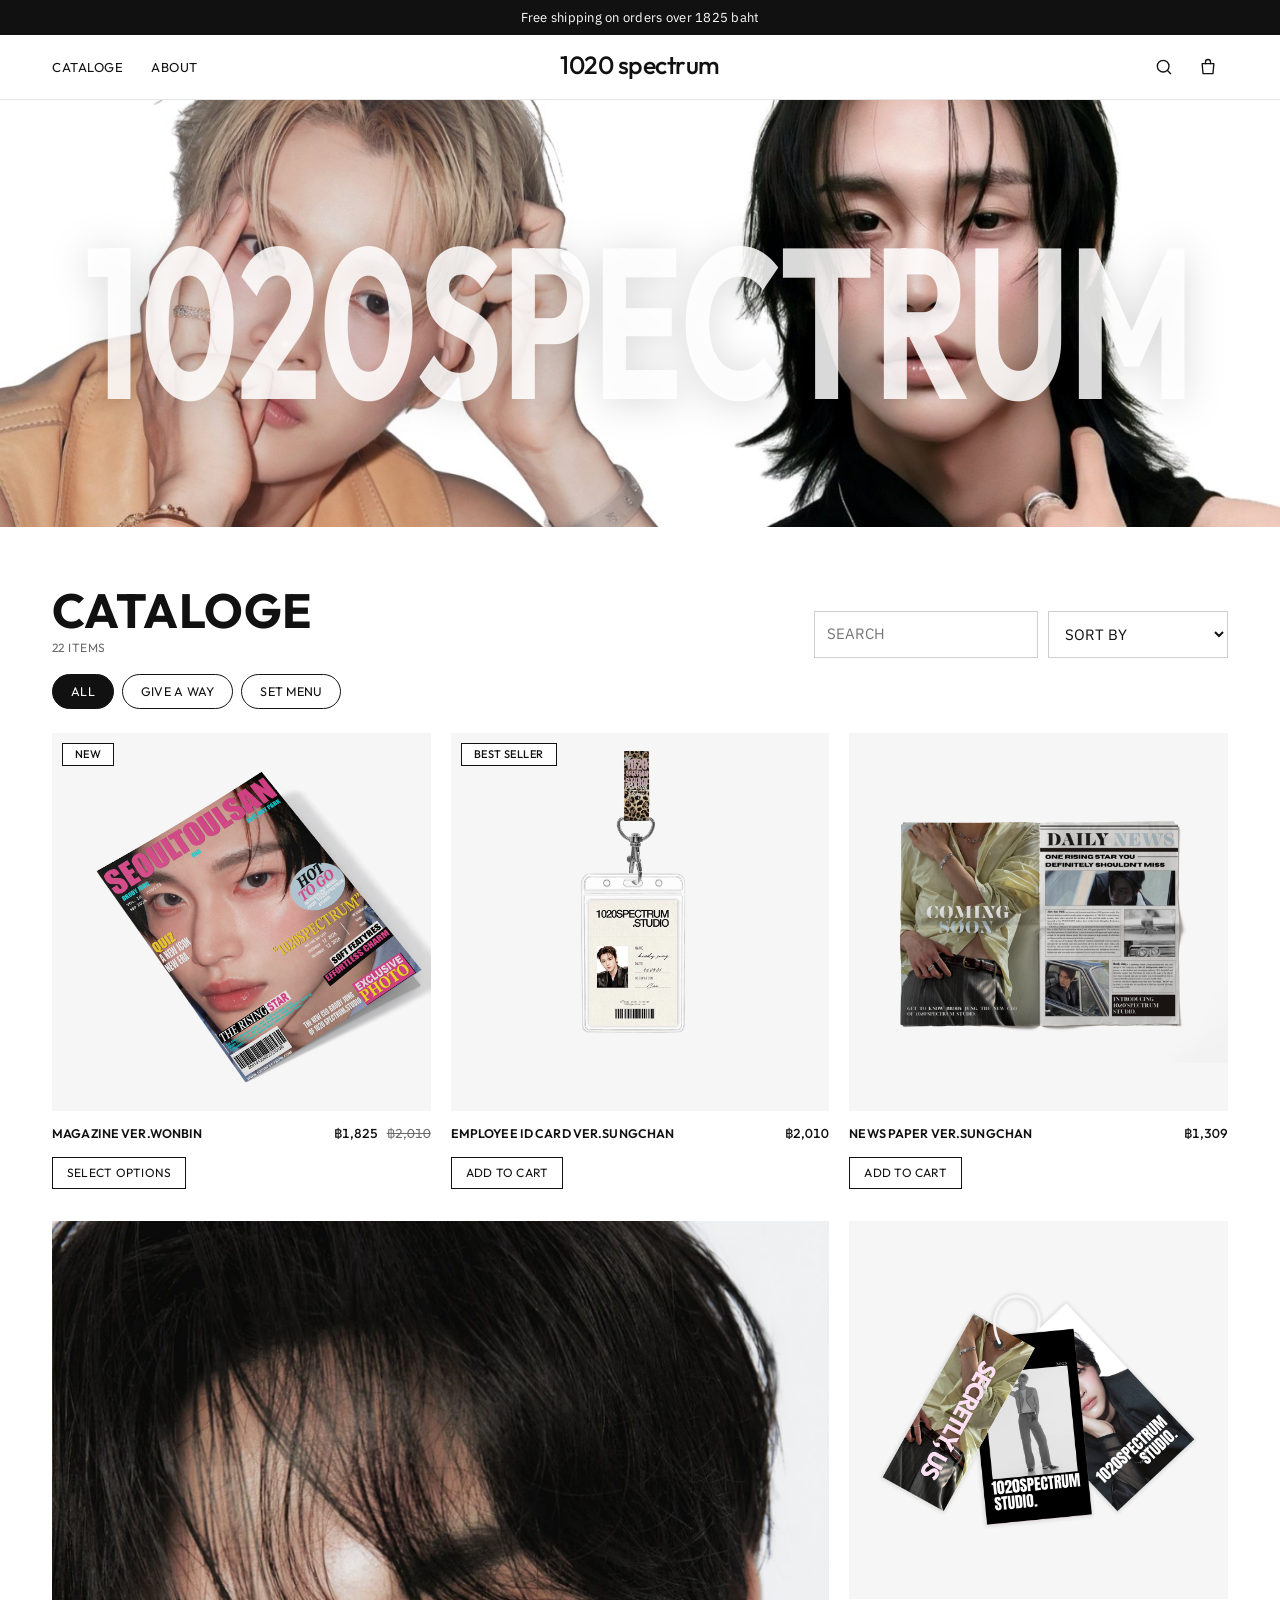
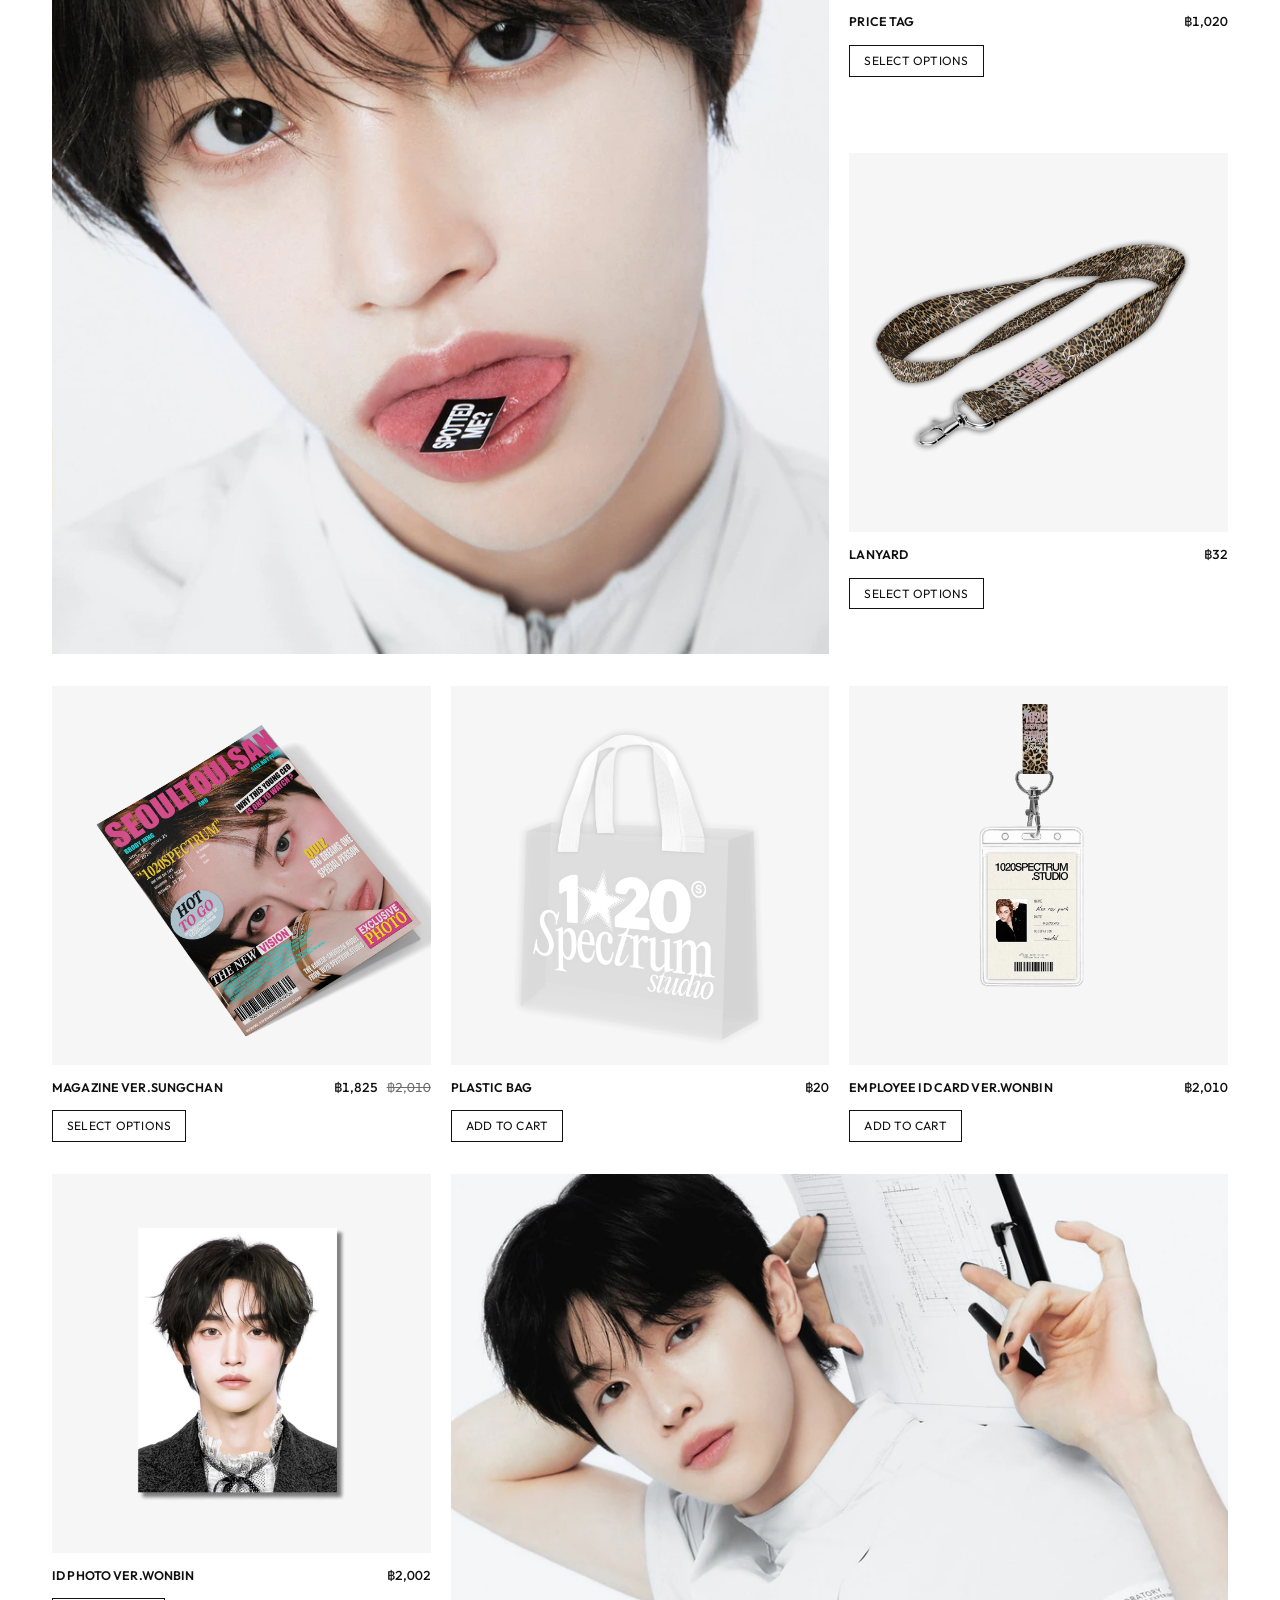
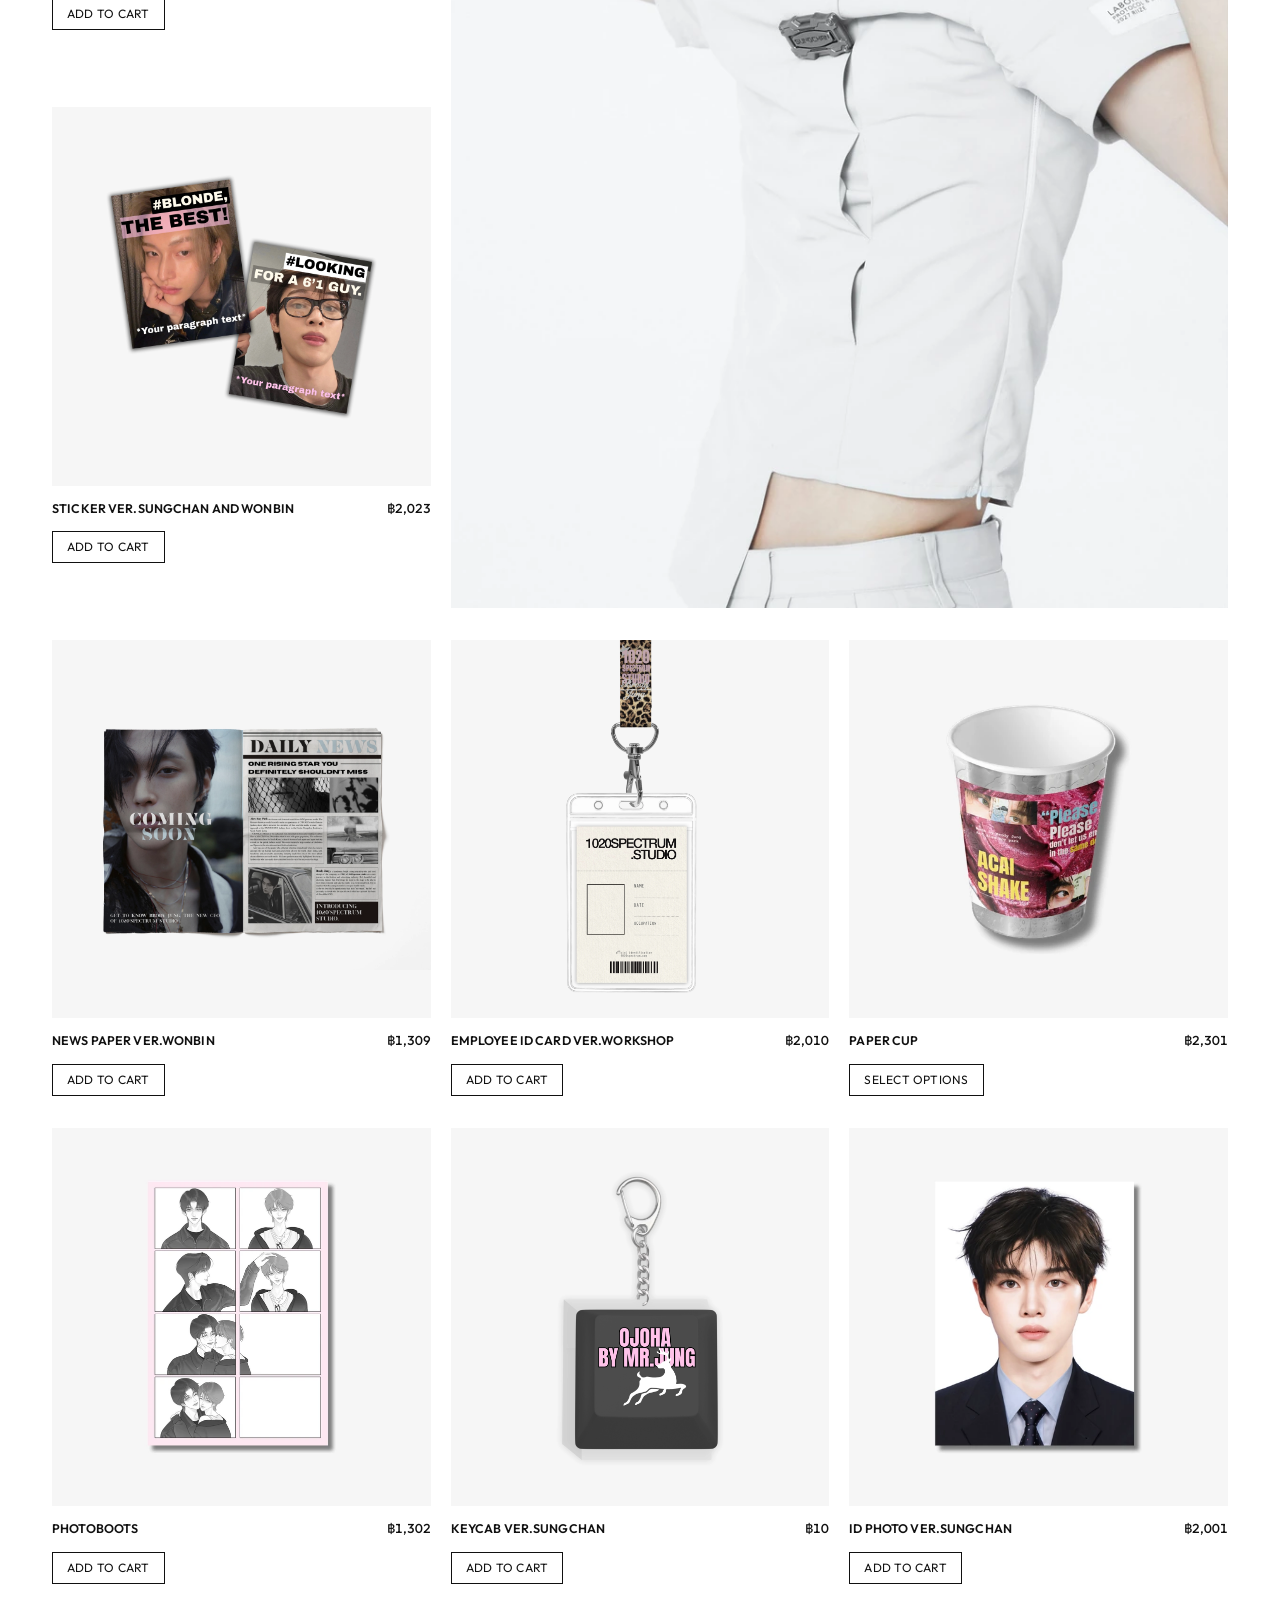
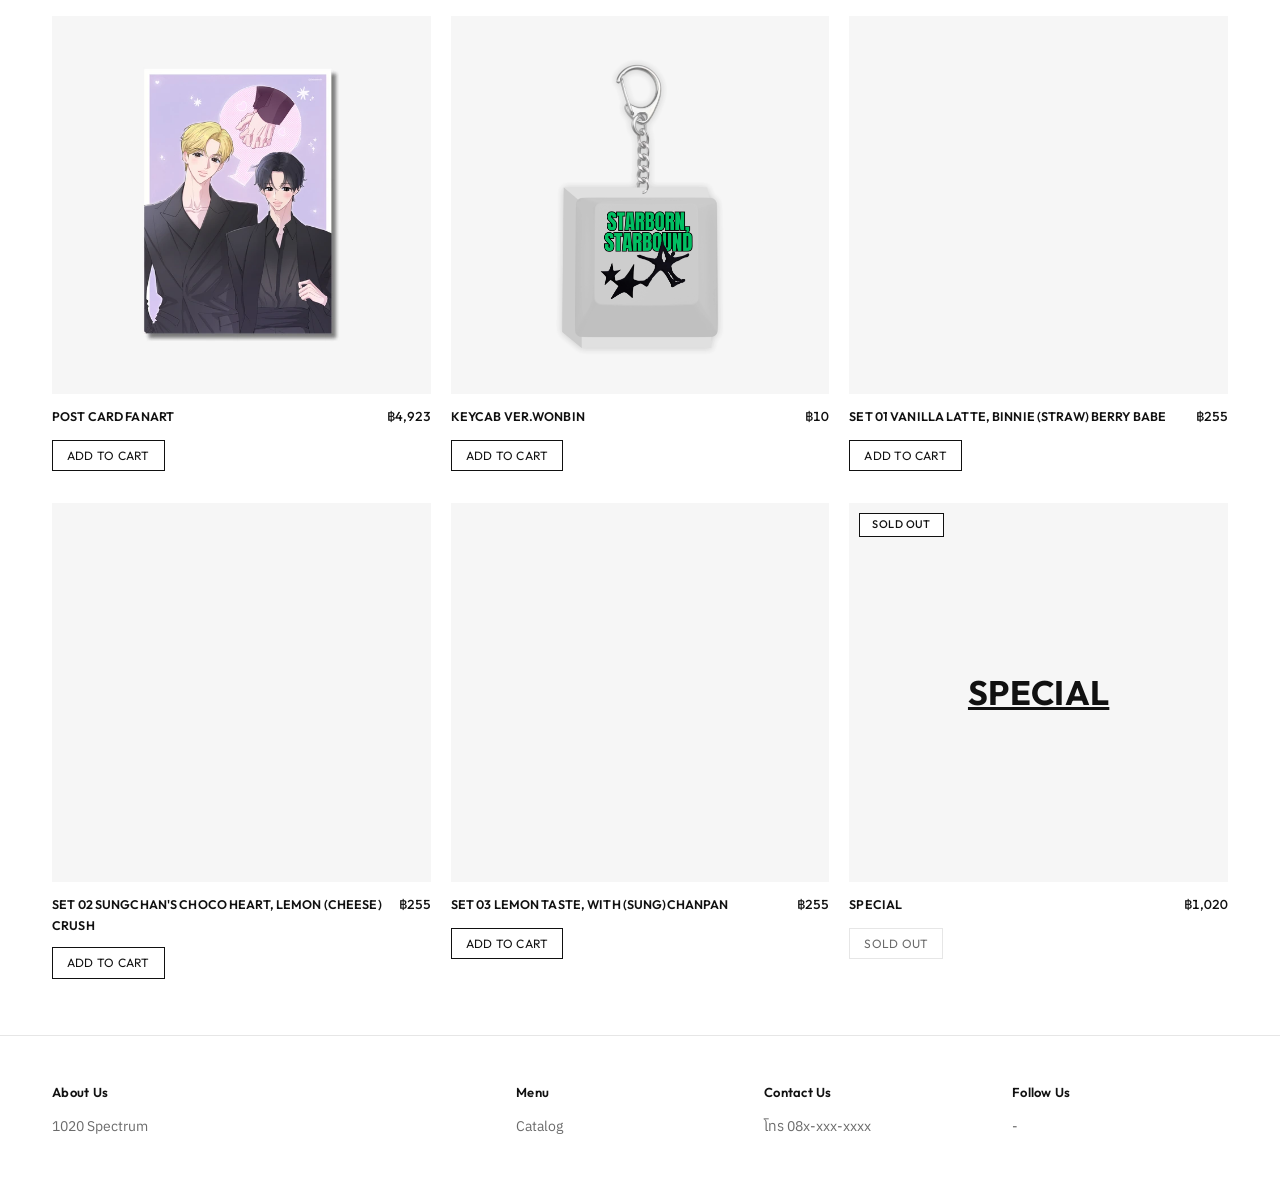
==== index.html @ 5941d0d7 "เปลี่ยนรูป EMPLOYEE ID CARD VER.SUNGCHAN และ VER.WONBIN เป็นรูปบัตรห้อยสายคล้องที่ส่งมา Co-Authored-" ====
<!doctype html>
<html lang="th">
<head>
  <meta charset="utf-8">
  <meta name="viewport" content="width=device-width, initial-scale=1">
  <title>1020 Spectrum</title>
  <meta name="description" content="ร้านค้าออนไลน์ 1020 Spectrum เลือกสินค้า ใส่ตะกร้า แล้วสั่งซื้อผ่าน LINE ได้เลย">
  <meta property="og:type" content="website">
  <meta property="og:site_name" content="1020 Spectrum">
  <meta property="og:title" content="1020 Spectrum">
  <meta property="og:image" content="https://momijiz.github.io/SHOP/images/hero.jpg">
  <meta property="og:image:width" content="1500">
  <meta property="og:image:height" content="500">
  <meta property="og:description" content="ร้านค้าออนไลน์ 1020 Spectrum เลือกสินค้า ใส่ตะกร้า แล้วสั่งซื้อผ่าน LINE ได้เลย">
  <link rel="preconnect" href="https://fonts.googleapis.com">
  <link rel="preconnect" href="https://fonts.gstatic.com" crossorigin>
  <link href="https://fonts.googleapis.com/css2?family=Anuphan:wght@300;400;500;600;700&family=Outfit:wght@300..700&display=swap" rel="stylesheet">
  <link rel="stylesheet" href="css/style.css?v=19">
</head>
<body data-page="home">

  <header id="site-header" class="site-header"></header>

  <main>
    <section id="hero" class="hero"></section>

    <section id="featured" class="section featured"></section>

    <section id="stories" class="stories"></section>

    <section id="catalog" class="section catalog">
      <div class="container">
        <div class="catalog-head">
          <div>
            <h2 id="catalog-title" class="catalog-title">CATALOGE</h2>
            <div id="catalog-count" class="catalog-count"></div>
          </div>
          <div class="catalog-tools">
            <input id="search" class="input" type="search" placeholder="SEARCH" aria-label="Search">
            <select id="sort" class="input" aria-label="Sort by">
              <option value="">SORT BY</option>
              <option value="low">price [low-high]</option>
              <option value="newest">Newest</option>
              <option value="top">Top Sellers</option>
              <option value="high">Price [high-low]</option>
            </select>
          </div>
        </div>
        <div id="filters" class="chips"></div>
        <div id="product-grid" class="grid"></div>
      </div>
    </section>

    <section id="community" class="section community"></section>
  </main>

  <footer id="site-footer" class="site-footer"></footer>

  <script src="js/config.js?v=19"></script>
  <script src="js/products.js?v=19"></script>
  <script src="js/app.js?v=19"></script>
</body>
</html>
---- css/style.css ----
:root {
  --accent: #d9708f;  --accent-soft: #f6e4ea;  --ink: #111111;  --muted: #6b6b6b;  --line: #e6e6e6;  --bg: #ffffff;  --bg-alt: #f5f4f2;  --card-bg: #f6f6f6;
  --font-display: "Outfit", "Anuphan", system-ui, sans-serif;
  --hero-tint: rgba(217, 112, 143, .55);
  --hero-glass: rgba(255, 255, 255, .85);
  --font-head: "Anuphan", system-ui, sans-serif;
  --font-body: "Anuphan", system-ui, sans-serif;

  --radius: 0px;  --container: 1240px;
  --gutter: 16px;
}

*, *::before, *::after { box-sizing: border-box; }
html { scroll-behavior: smooth; scroll-padding-top: 80px; }
body {
  margin: 0;
  font-family: var(--font-body);
  font-size: 16px;
  line-height: 1.65;
  font-weight: 400;
  color: var(--ink);
  background: var(--bg);
  -webkit-font-smoothing: antialiased;
  overflow-x: hidden;
}
img { max-width: 100%; display: block; }
a { color: inherit; }
h1, h2, h3, h4 { font-family: var(--font-head); line-height: 1.3; margin: 0 0 .5em; font-weight: 600; letter-spacing: -.005em; text-wrap: balance; }
button { font: inherit; color: inherit; }
.container { max-width: var(--container); margin: 0 auto; padding: 0 var(--gutter); }
@media (min-width: 900px) { :root { --gutter: 32px; } }
.section { padding: 56px 0; }
.sr-only { position: absolute; width: 1px; height: 1px; overflow: hidden; clip: rect(0 0 0 0); white-space: nowrap; }
.empty { padding: 40px 0; color: var(--muted); }
.page-title { font-size: clamp(28px, 4vw, 40px); margin-bottom: 24px; }

.btn {
  display: inline-flex; align-items: center; justify-content: center;
  min-height: 46px; padding: 0 28px;
  border: 1px solid var(--ink); border-radius: var(--radius);
  background: transparent; color: var(--ink);
  font-family: var(--font-body); font-size: 15px; font-weight: 500; letter-spacing: .01em;
  text-decoration: none; cursor: pointer;
  transition: background .2s, color .2s;
}
.btn:hover { background: var(--ink); color: #fff; }
.btn-dark, .btn-primary { background: var(--ink); color: #fff; }
.btn-dark:hover, .btn-primary:hover { background: #333; border-color: #333; }
.btn-light { background: #fff; color: var(--ink); border-color: #fff; }
.btn-light:hover { background: var(--ink); border-color: var(--ink); color: #fff; }
.btn-block { width: 100%; margin-top: 10px; }
.btn:disabled { opacity: .45; cursor: not-allowed; background: transparent; color: var(--ink); }

.icon-btn {
  display: inline-flex; align-items: center; justify-content: center;
  width: 40px; height: 40px; border: 0; background: none; cursor: pointer;
  position: relative; text-decoration: none;
}
.icon-btn.round { border: 1px solid var(--line); border-radius: 50%; background: #fff; }
.icon-btn.round:hover { border-color: var(--ink); }

.site-header { position: sticky; top: env(safe-area-inset-top, 0px); z-index: 50; }
.announce {
  background: var(--ink); color: #fff; text-align: center;
  font-size: 13px; letter-spacing: .02em; padding: 7px var(--gutter);
}
.header-bar { background: rgba(255,255,255,.96); backdrop-filter: blur(8px); border-bottom: 1px solid var(--line); }
.header-inner {
  display: grid; grid-template-columns: 1fr auto 1fr; align-items: center;
  height: 64px;
}
.brand { justify-self: center; text-decoration: none; }
.logo-text { font-family: var(--font-display); font-size: clamp(20px, 2.4vw, 25px); font-weight: 500; letter-spacing: -.02em; line-height: 1; white-space: nowrap; text-transform: lowercase; }
.logo-img { max-height: 40px; width: auto; }
.nav { display: flex; gap: 28px; font-family: var(--font-display); font-size: 13px; letter-spacing: .04em; }
.nav a { text-decoration: none; }
.nav a:hover { text-decoration: underline; text-underline-offset: 4px; }
.header-icons { justify-self: end; display: flex; gap: 4px; }
.cart-badge {
  position: absolute; top: 3px; right: 1px;
  min-width: 18px; height: 18px; padding: 0 5px; border-radius: 9px;
  background: var(--accent); color: #fff; font-size: 11px; line-height: 18px; text-align: center;
}
.cart-badge[hidden] { display: none; }
.menu-btn { display: none; }

@media (max-width: 760px) {
  .menu-btn { display: inline-flex; justify-self: start; }
  .nav {
    position: absolute; left: 0; right: 0; top: 100%;
    flex-direction: column; gap: 0; background: #fff;
    border-bottom: 1px solid var(--line);
    display: none;
  }
  .nav.open { display: flex; }
  .nav a { padding: 14px var(--gutter); border-top: 1px solid var(--line); }
  .header-inner { position: relative; }
  .header-bar { position: relative; }
}

.hero {
  position: relative; min-height: clamp(420px, 72vh, 760px);
  display: grid; place-items: center; overflow: hidden; background: var(--accent-soft);
}
.hero picture, .hero-img { position: absolute; inset: 0; width: 100%; height: 100%; }
.hero-img { object-fit: cover; }
.hero-content { position: relative; text-align: center; color: #fff; padding: 40px var(--gutter); }
.hero-overlay { display: block; min-height: 0; background: #fff; }
.hero-overlay picture, .hero-overlay .hero-img { position: static; display: block; width: 100%; height: auto; }
.hero-overlay .hero-img { aspect-ratio: 3 / 1; object-fit: cover; }
.hero-overlay .hero-content { position: absolute; inset: 0; display: grid; place-items: center; padding: 0 var(--gutter); }
.hero-overlay .hero-title { margin: 0; color: var(--ink); text-shadow: 0 0 40px rgba(255,255,255,.35); font-size: clamp(44px, 12.5vw, 210px); }
.hero-overlay .btn { position: absolute; bottom: 24px; }
.hero-mask { position: absolute; inset: 0; width: 100%; height: 100%; display: block; pointer-events: none; }
.hero-mask text { font-family: var(--font-display); font-weight: 700; font-size: 250px; letter-spacing: 0; fill: #000; }
.hero-mask .hero-glass { fill: var(--hero-glass); filter: drop-shadow(0 4px 22px rgba(0, 0, 0, .18)); }
.hero-tint { fill: var(--hero-tint); }
.hero-below { display: block; min-height: 0; background: #fff; }
.hero-below picture, .hero-below .hero-img { position: static; display: block; width: 100%; height: auto; }
.hero-below .hero-img { aspect-ratio: 3 / 1; object-fit: cover; }
.hero-below .hero-content { color: var(--ink); padding: clamp(20px, 3vw, 40px) var(--gutter) clamp(36px, 5vw, 64px); }
.hero-below .hero-title { text-shadow: none; font-size: clamp(56px, 9vw, 140px); margin-bottom: 20px; }
.hero-below .btn-light { background: var(--ink); color: #fff; border-color: var(--ink); }
.hero-below .btn-light:hover { background: #333; border-color: #333; }
.hero-title {
  font-family: var(--font-display); font-weight: 500; letter-spacing: -.04em;
  font-size: clamp(56px, 12vw, 200px); line-height: .9; text-transform: lowercase;
  margin: 0 0 24px; text-shadow: 0 2px 24px rgba(0,0,0,.15);
}

.section-head { display: flex; align-items: end; justify-content: space-between; gap: 16px; margin-bottom: 24px; }
.section-head h2 { font-size: clamp(22px, 3vw, 30px); margin: 0; }
.slider-nav { display: flex; gap: 8px; }

.card { display: flex; flex-direction: column; min-width: 0; }
.card-img {
  position: relative; display: block; aspect-ratio: 1 / 1; overflow: hidden;
  background: var(--card-bg); border-radius: var(--radius);
}
.card-img img { width: 100%; height: 100%; object-fit: contain; transition: transform .5s; }
.card:hover .card-img img { transform: scale(1.04); }
.badge {
  position: absolute; top: 10px; left: 10px; z-index: 1;
  border: 1px solid var(--ink); background: #fff;
  font-family: var(--font-display); font-size: 11px; font-weight: 500; letter-spacing: .04em;
  padding: 3px 12px; line-height: 1.4;
}
.card-img .fill { object-fit: cover; }
.card-img .ph, .card-img .ph span { text-decoration: none; color: var(--ink); }
.ph { display: grid; place-items: center; width: 100%; height: 100%; aspect-ratio: 1 / 1; background: var(--card-bg); }
.ph span { font-family: var(--font-display); font-weight: 700; font-size: clamp(22px, 3vw, 34px); letter-spacing: .01em; }
.card-body { padding-top: 12px; display: flex; flex-direction: column; gap: 4px; flex: 1; }
.card-top { display: flex; justify-content: space-between; gap: 12px; align-items: baseline; }
.card-name { font-family: var(--font-display); font-weight: 600; font-size: 12.5px; letter-spacing: .01em; text-transform: uppercase; text-decoration: none; }
.card-name:hover { text-decoration: underline; }
.card-price { font-family: var(--font-display); font-weight: 500; font-size: 13px; white-space: nowrap; font-variant-numeric: tabular-nums; }
.old-price { color: var(--muted); font-size: 13px; font-weight: 400; margin-left: 6px; }
.card-short { color: var(--muted); font-size: 13px; }
.card-btn {
  align-self: flex-start; margin-top: 8px;
  border: 1px solid var(--ink); background: #fff; border-radius: var(--radius);
  padding: 5px 14px; font-family: var(--font-display); font-size: 12px; letter-spacing: .02em; cursor: pointer; text-decoration: none;
}
.card-btn:hover { background: var(--ink); color: #fff; }
.card-btn.is-disabled { border-color: var(--line); color: var(--muted); cursor: default; }
.card-btn.is-disabled:hover { background: #fff; color: var(--muted); }
.is-soldout .card-img img { opacity: .5; }

.slider {
  display: grid; grid-auto-flow: column;
  grid-auto-columns: calc((100% - 3 * 20px) / 4);
  gap: 20px; overflow-x: auto; scroll-snap-type: x mandatory;
  scrollbar-width: none; padding-bottom: 4px;
}
.slider::-webkit-scrollbar { display: none; }
.slider > .card { scroll-snap-align: start; }
.slider-progress { height: 2px; background: var(--line); margin-top: 24px; }
.slider-progress span { display: block; height: 100%; background: var(--ink); transition: margin-left .15s; }
@media (max-width: 900px) { .slider { grid-auto-columns: calc((100% - 2 * 16px) / 2.4); gap: 16px; } }
@media (max-width: 520px) { .slider { grid-auto-columns: 70%; } }

.story { display: grid; grid-template-columns: 1fr 1fr; align-items: center; background: var(--bg-alt); }
.story + .story { background: var(--bg); }
.story-img { aspect-ratio: 4 / 3; overflow: hidden; }
.story-img img { width: 100%; height: 100%; object-fit: cover; }
.story-text { padding: 48px clamp(24px, 6vw, 96px); text-align: center; }
.story-text h2 { font-size: clamp(24px, 3.2vw, 36px); }
.story-text p { color: var(--muted); max-width: 420px; margin: 0 auto 24px; }
.story-reverse .story-img { order: 2; }
@media (max-width: 760px) {
  .story { grid-template-columns: 1fr; }
  .story-reverse .story-img { order: 0; }
}

.catalog-head { display: flex; justify-content: space-between; align-items: end; gap: 20px; flex-wrap: wrap; margin-bottom: 16px; }
.catalog-title { font-family: var(--font-display); font-size: clamp(30px, 4.6vw, 48px); font-weight: 700; letter-spacing: .01em; line-height: 1.15; margin: 0; }
.catalog-count { color: var(--muted); font-size: 12px; font-family: var(--font-display); letter-spacing: .04em; }
.catalog-tools { display: flex; gap: 10px; flex-wrap: wrap; }
.catalog-tools .input { width: auto; min-width: 180px; }
.chips { display: flex; gap: 8px; flex-wrap: wrap; margin-bottom: 24px; }
.chip {
  border: 1px solid var(--ink); background: #fff; border-radius: 999px;
  padding: 6px 18px; font-family: var(--font-display); font-size: 12.5px; letter-spacing: .02em; cursor: pointer;
}
.chip:hover { border-color: var(--ink); }
.chip.active { background: var(--ink); border-color: var(--ink); color: #fff; }

.grid {
  display: grid; grid-template-columns: repeat(3, minmax(0, 1fr));
  gap: 32px 20px; grid-auto-flow: dense;
}
.feature-tile { grid-column: span 2; grid-row: span 2; overflow: hidden; background: var(--card-bg); }
.feature-tile img { width: 100%; height: 100%; object-fit: cover; object-position: center top; }
@media (max-width: 760px) {
  .grid { grid-template-columns: repeat(2, minmax(0, 1fr)); gap: 24px 12px; }
  .feature-tile { grid-row: span 1; aspect-ratio: 4 / 5; }
  .catalog-tools { width: 100%; }
  .catalog-tools .input { flex: 1 1 140px; min-width: 0; }
}

.community { background: var(--bg-alt); text-align: center; overflow: hidden; }
.community-title {
  font-size: clamp(36px, 6vw, 64px); color: var(--accent);
  font-weight: 700; transform: rotate(-3deg); margin-bottom: 32px;
}
.collage { display: flex; justify-content: center; align-items: center; margin: 0 auto 40px; max-width: 860px; }
.polaroid {
  margin: 0 -18px; background: #fff; padding: 10px 10px 34px;
  box-shadow: 0 10px 30px rgba(0,0,0,.12); width: 34%;
}
.polaroid img { aspect-ratio: 1 / 1; object-fit: cover; width: 100%; }
.polaroid.p1 { transform: rotate(-6deg) translateY(16px); }
.polaroid.p2 { transform: rotate(2deg); z-index: 1; filter: grayscale(1); }
.polaroid.p3 { transform: rotate(7deg) translateY(10px); }
.community-text { max-width: 520px; margin: 0 auto 24px; color: var(--muted); }

.site-footer { border-top: 1px solid var(--line); padding-top: 48px; overflow: hidden; }
.footer-grid { display: grid; grid-template-columns: 2fr 1fr 1fr 1fr; gap: 32px; padding-bottom: 56px; }
.footer-col h4 { font-family: var(--font-display); font-size: 13px; font-weight: 600; letter-spacing: .02em; margin-bottom: 14px; }
.footer-col a, .footer-col span { display: block; font-size: 14px; color: var(--muted); text-decoration: none; margin-bottom: 8px; }
.footer-col a:hover { color: var(--ink); }
.footer-about p { color: var(--muted); font-size: 14px; max-width: 320px; }
.footer-bottom { font-size: 12px; color: var(--muted); padding: 24px 0 8px; }
.footer-wordmark {
  font-family: var(--font-display); font-weight: 500; letter-spacing: -.045em; line-height: .95;
  font-size: clamp(56px, 15vw, 230px); text-transform: lowercase; text-align: center; color: var(--ink);
  white-space: nowrap; padding-bottom: 12px;
}
@media (max-width: 760px) { .footer-grid { grid-template-columns: 1fr 1fr; } .footer-about { grid-column: span 2; } }

.detail { display: grid; grid-template-columns: 1.1fr 1fr; gap: clamp(24px, 5vw, 64px); align-items: start; }
.gallery { display: flex; flex-direction: column; gap: 12px; }
.main-frame { background: var(--card-bg); }
.main-img { display: block; aspect-ratio: 1 / 1; object-fit: contain; width: 100%; max-width: 100%; background: var(--card-bg); }
.thumbs { display: flex; gap: 10px; flex-wrap: wrap; }
.thumb { width: 76px; height: 76px; padding: 0; border: 1px solid var(--line); background: var(--card-bg); cursor: pointer; }
.thumb img { width: 100%; height: 100%; object-fit: contain; }
.thumb.active { border-color: var(--ink); }
.info .back { font-family: var(--font-display); font-size: 12px; letter-spacing: .04em; color: var(--muted); text-decoration: none; display: inline-block; margin-bottom: 16px; }
.info-cat { font-family: var(--font-display); font-size: 12px; color: var(--muted); letter-spacing: .04em; margin-bottom: 8px; }
.info-title { font-family: var(--font-display); font-size: clamp(22px, 2.6vw, 30px); font-weight: 700; letter-spacing: .01em; text-transform: uppercase; }
.detail-price { font-family: var(--font-display); font-size: 22px; font-weight: 600; margin-bottom: 20px; }
.detail-price .old-price { font-size: 14px; margin-left: 10px; }
.desc { margin-top: 28px; padding-top: 20px; border-top: 1px solid var(--line); color: #333; }
.desc-title { font-family: var(--font-display); font-size: 13px; font-weight: 600; color: var(--muted); margin-bottom: 8px; }
.desc-list { min-height: 120px; margin: 0; padding-left: 18px; font-family: var(--font-display); font-size: 13px; color: var(--muted); line-height: 1.8; }
@media (max-width: 760px) { .detail { grid-template-columns: 1fr; } }

.field { display: block; margin-bottom: 16px; }
.field > span { display: block; font-family: var(--font-display); font-size: 13px; font-weight: 500; margin-bottom: 6px; }
.btn-soldout { color: var(--ink) !important; opacity: 1 !important; }
.input {
  width: 100%; min-height: 44px; padding: 10px 12px;
  border: 1px solid #cfcfcf; border-radius: var(--radius); background: #fff;
  font: inherit; font-size: 15px; color: var(--ink);
}
.input:focus { outline: none; border-color: var(--ink); }
textarea.input { resize: vertical; }
.error { color: #c0392b; font-size: 13px; }
.qty { display: inline-flex; border: 1px solid #cfcfcf; }
.qty button { width: 42px; border: 0; background: #fff; cursor: pointer; font-size: 18px; }
.qty input { width: 56px; border: 0; text-align: center; font: inherit; -moz-appearance: textfield; }
.qty input::-webkit-inner-spin-button { -webkit-appearance: none; }
.qty-sm button { width: 32px; height: 32px; font-size: 16px; }
.qty-sm span { width: 32px; display: grid; place-items: center; font-size: 14px; }
.radio { display: flex; gap: 10px; align-items: center; padding: 12px 14px; border: 1px solid var(--line); margin-bottom: 8px; cursor: pointer; }
.radio:has(input:checked) { border-color: var(--ink); }

.cart-layout { display: grid; grid-template-columns: 1fr 360px; gap: 40px; align-items: start; }
@media (max-width: 900px) { .cart-layout { grid-template-columns: 1fr; } }
.cart-item {
  display: grid; grid-template-columns: 88px 1fr auto auto auto;
  gap: 16px; align-items: center; padding: 16px 0; border-bottom: 1px solid var(--line);
}
.cart-item .ci-img { width: 88px; height: 88px; object-fit: contain; background: var(--card-bg); }
.cart-item .ci-img.ph span { font-size: 11px; }
.ci-name { font-family: var(--font-head); font-weight: 600; text-decoration: none; }
.ci-opt, .ci-price { font-size: 13px; color: var(--muted); }
.ci-total { font-weight: 500; min-width: 70px; text-align: right; }
.ci-remove { border: 0; background: none; cursor: pointer; color: var(--muted); font-size: 16px; padding: 6px; }
@media (max-width: 600px) {
  .cart-item { grid-template-columns: 72px 1fr auto; grid-template-areas: "img info del" "img qty total"; }
  .cart-item .ci-img { grid-area: img; width: 72px; height: 72px; }
  .ci-info { grid-area: info; } .cart-item .qty { grid-area: qty; justify-self: start; }
  .ci-total { grid-area: total; } .ci-remove { grid-area: del; }
}
.summary { background: var(--bg-alt); padding: 24px; position: sticky; top: 100px; }
.summary h2, .checkout-form h2 { font-size: 18px; margin-bottom: 16px; }
.checkout-form h2:not(:first-child) { margin-top: 28px; }
.sum-row { display: flex; justify-content: space-between; gap: 12px; font-size: 14px; padding: 6px 0; }
.sum-items { border-bottom: 1px solid var(--line); margin-bottom: 8px; padding-bottom: 8px; }
.sum-total { border-top: 1px solid var(--ink); margin-top: 8px; padding-top: 12px; font-size: 17px; font-weight: 600; }
.ship-note { font-size: 13px; color: var(--accent); margin-top: 6px; }
.order-result { max-width: 640px; }
.order-text {
  white-space: pre-wrap; font-family: var(--font-body); font-size: 14px;
  background: var(--bg-alt); padding: 20px; border: 1px solid var(--line);
}
.result-actions { display: flex; gap: 10px; flex-wrap: wrap; margin: 16px 0 28px; }
.pay-info { border: 1px solid var(--line); padding: 20px; margin-bottom: 24px; }
.pay-info h3 { font-size: 17px; }
.qr { width: 220px; margin: 12px 0; }

.toast {
  position: fixed; left: 50%; bottom: 24px; transform: translate(-50%, 20px);
  background: var(--ink); color: #fff; padding: 12px 22px; font-size: 14px;
  opacity: 0; pointer-events: none; transition: opacity .25s, transform .25s; z-index: 100;
}
.toast.show { opacity: 1; transform: translate(-50%, 0); }

@media (max-width: 520px) {
  .card-top { flex-direction: column; gap: 0; }
  .card-name, .card-price { font-size: 14px; }
}
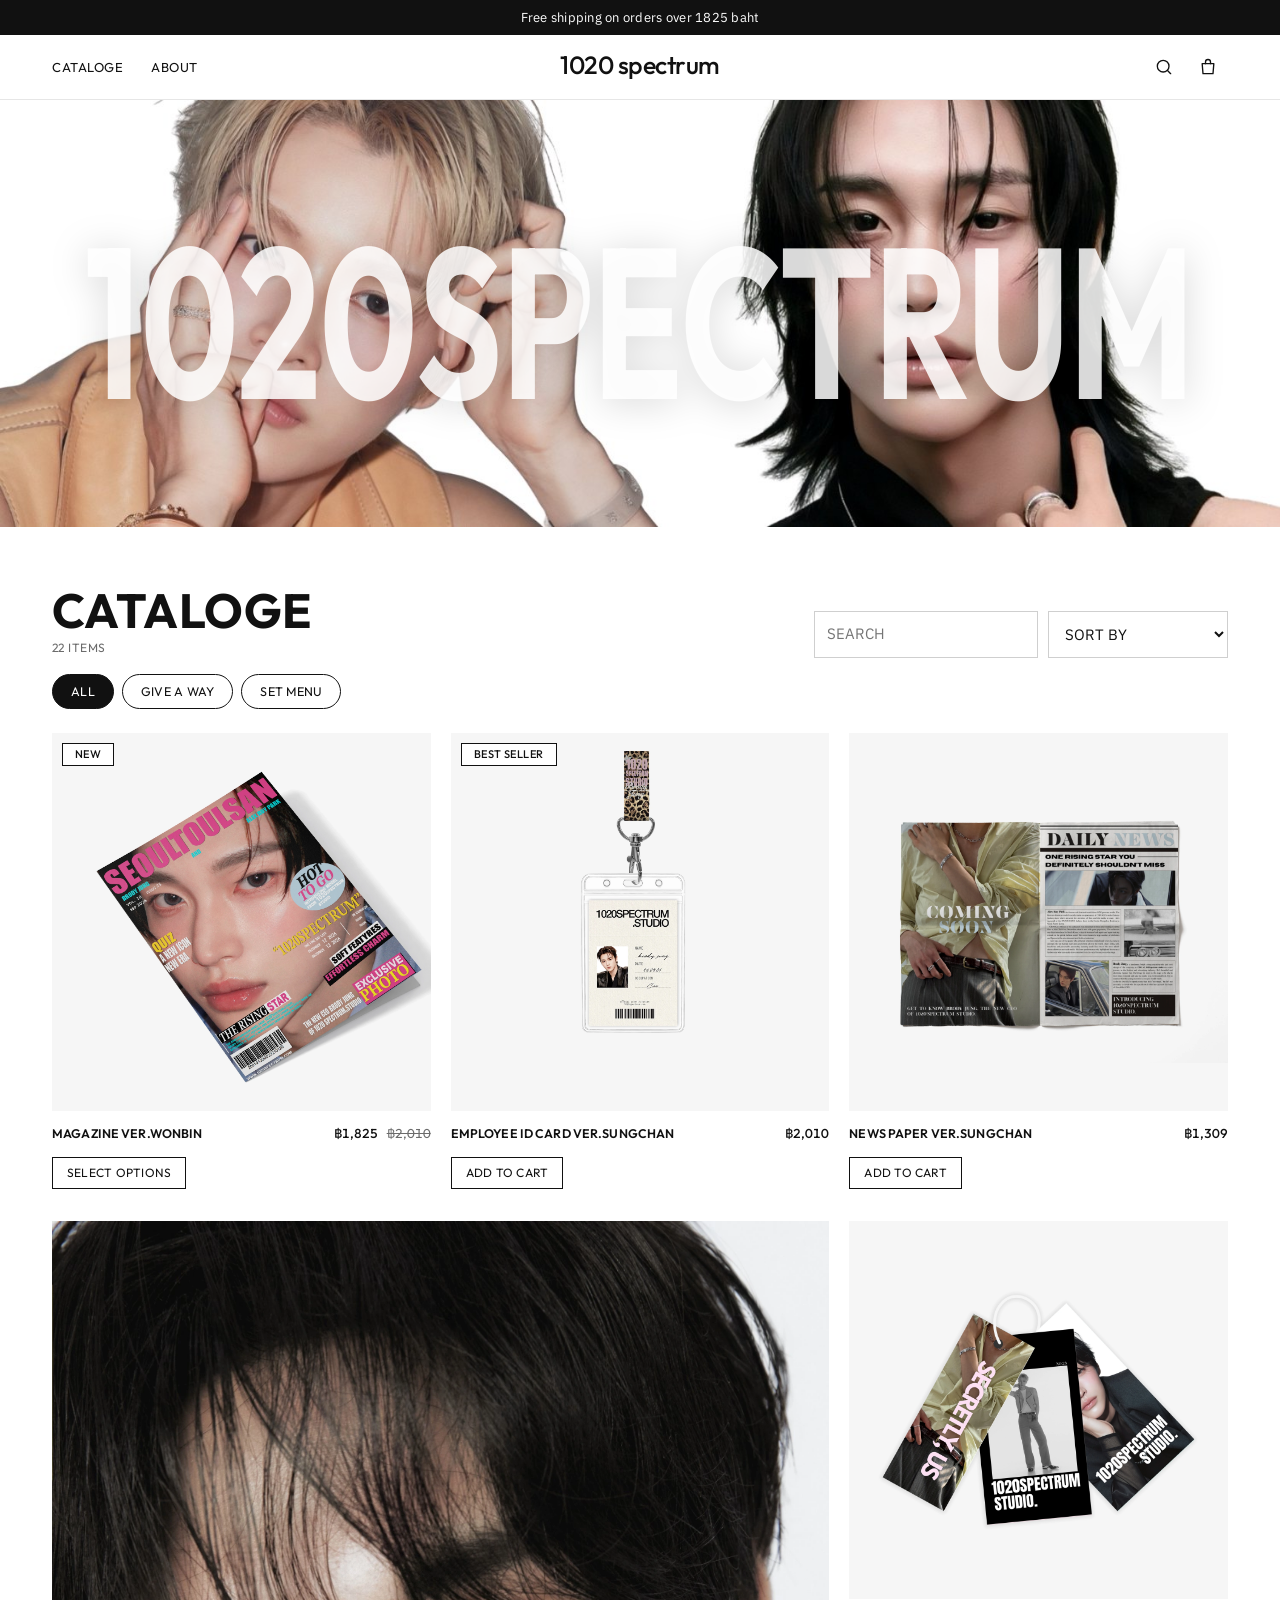
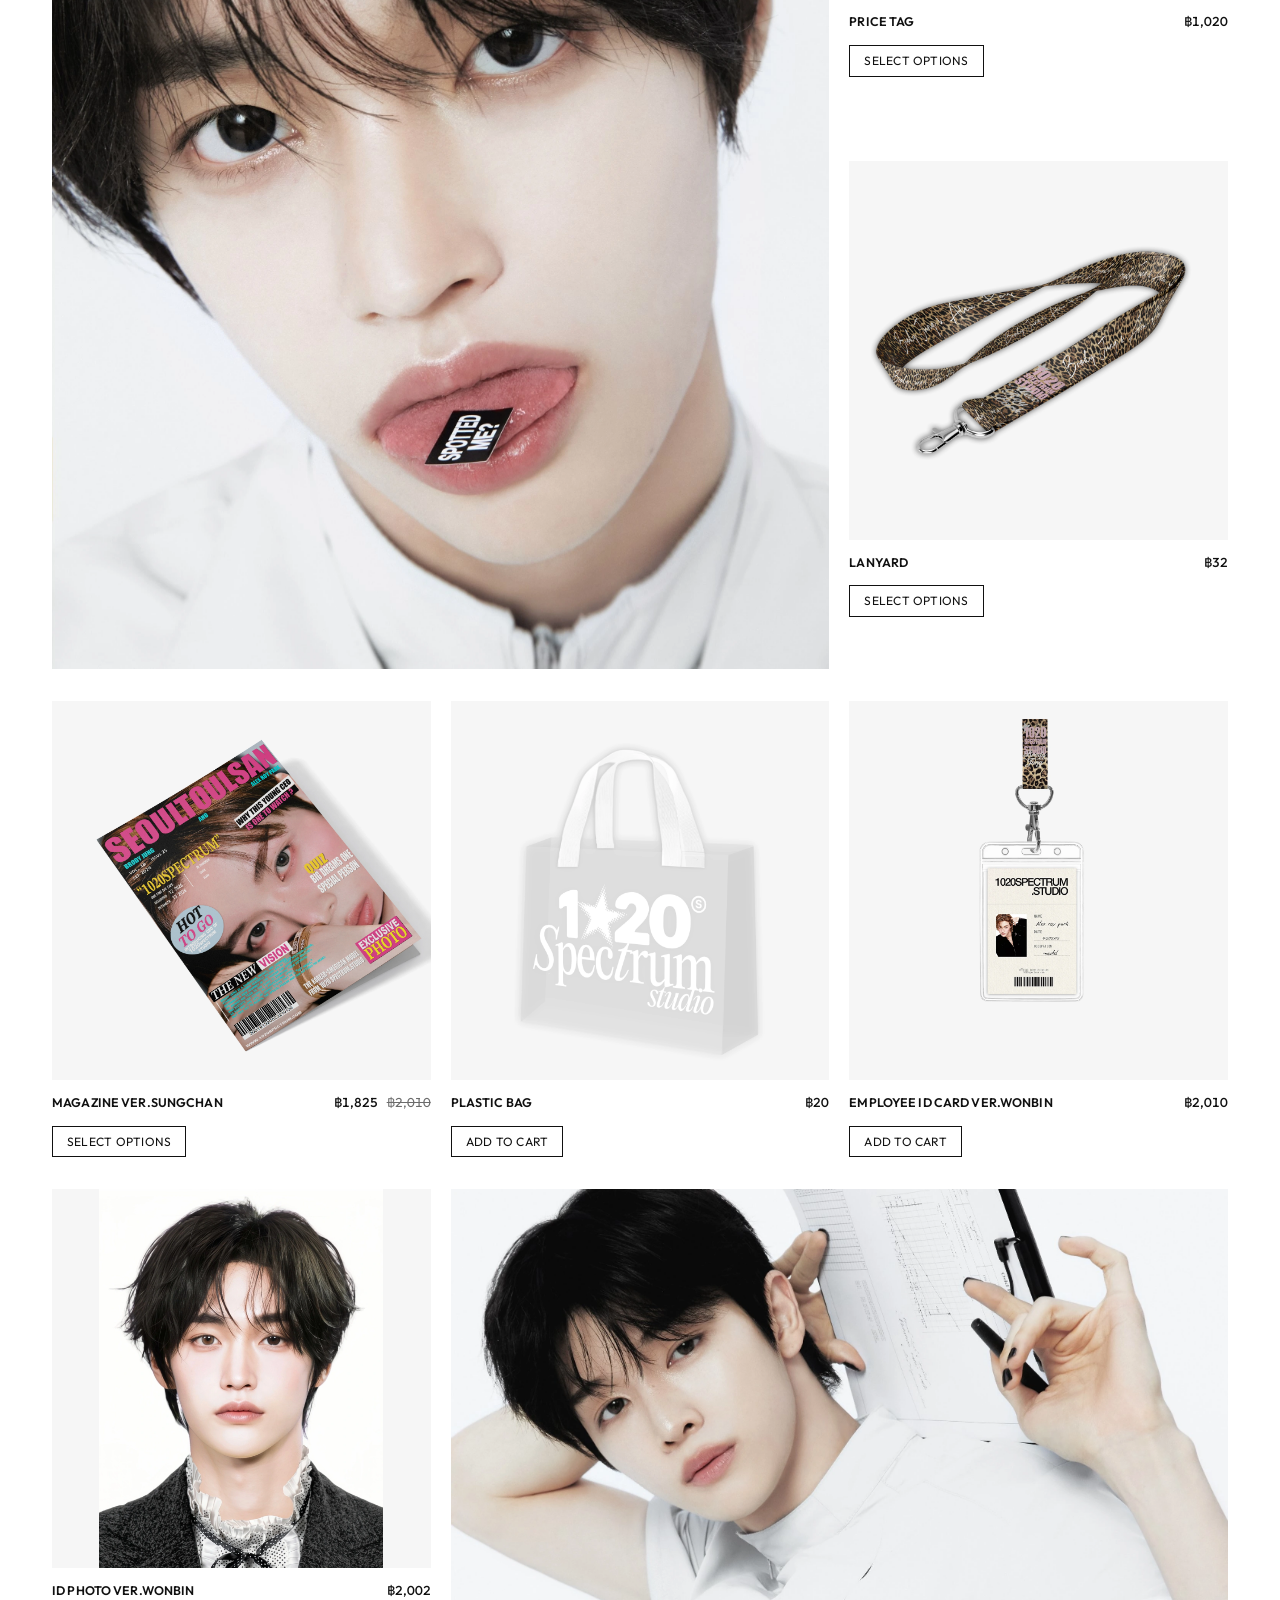
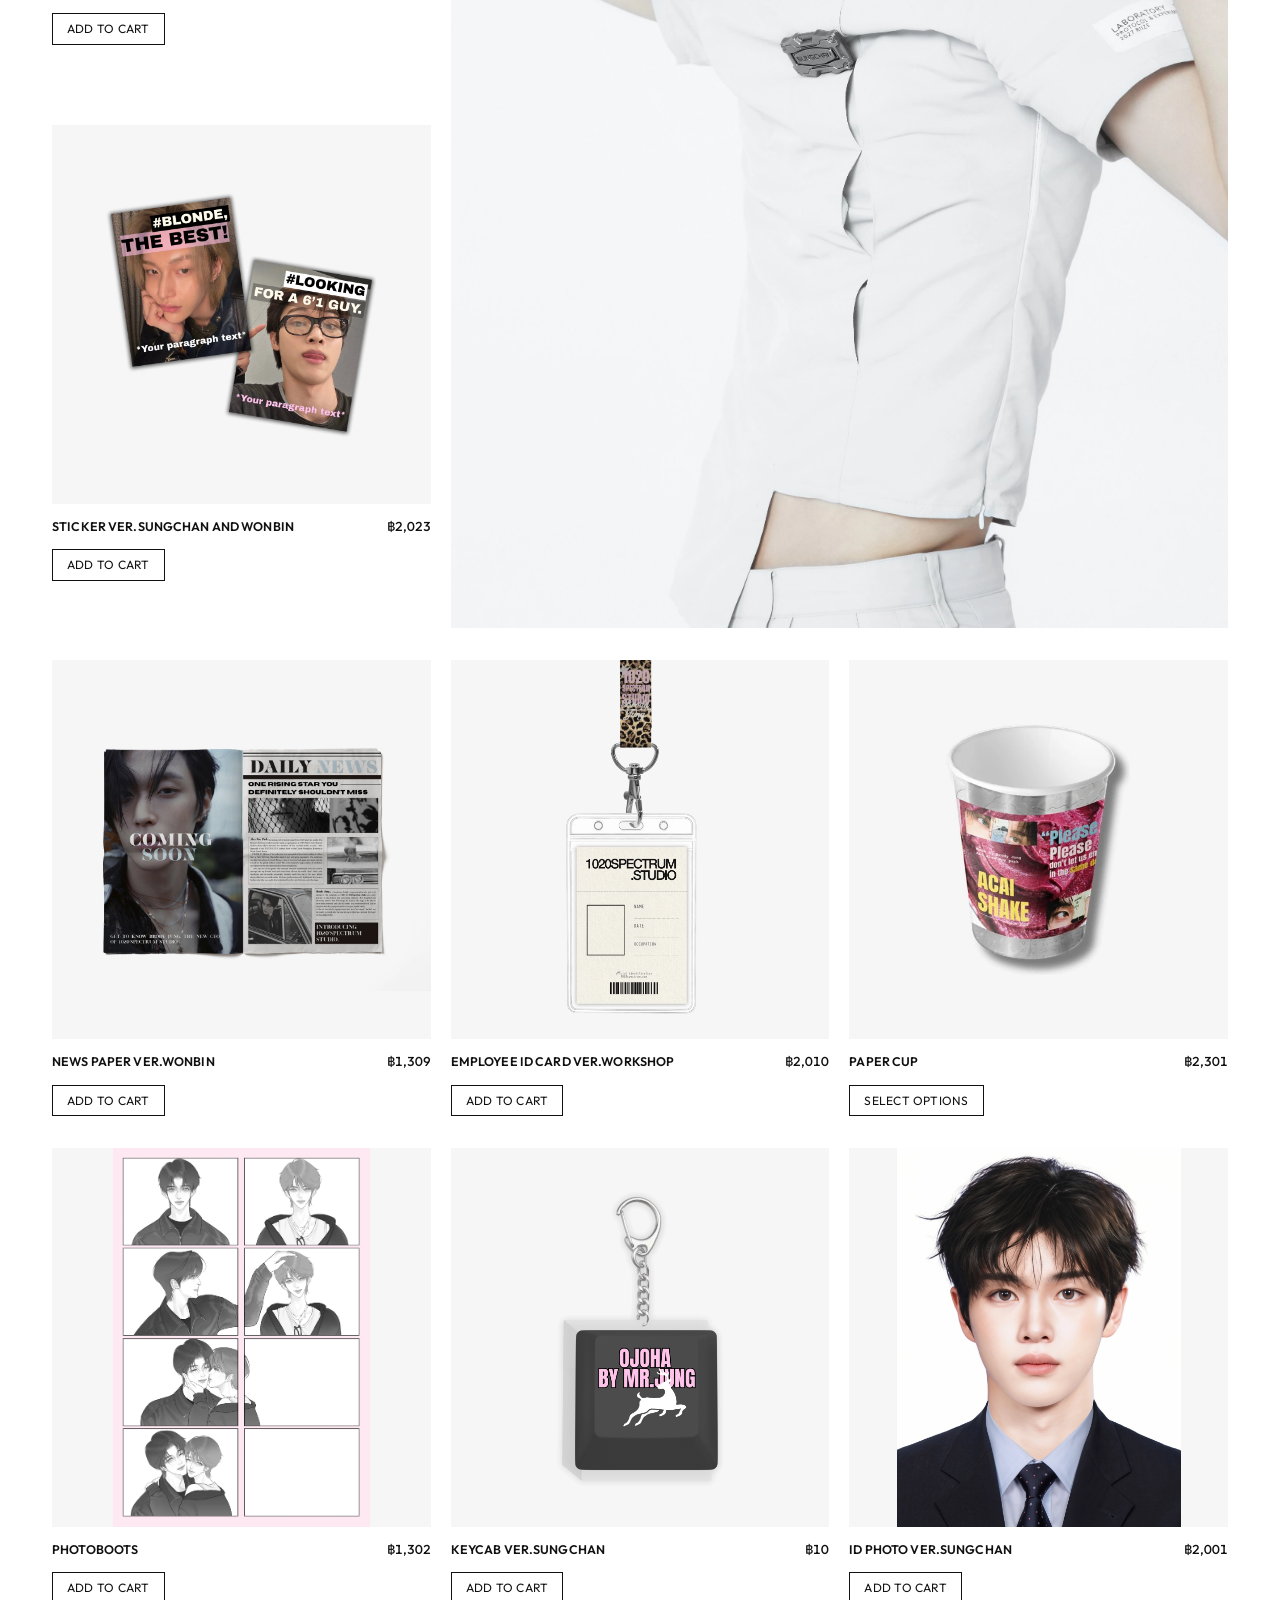
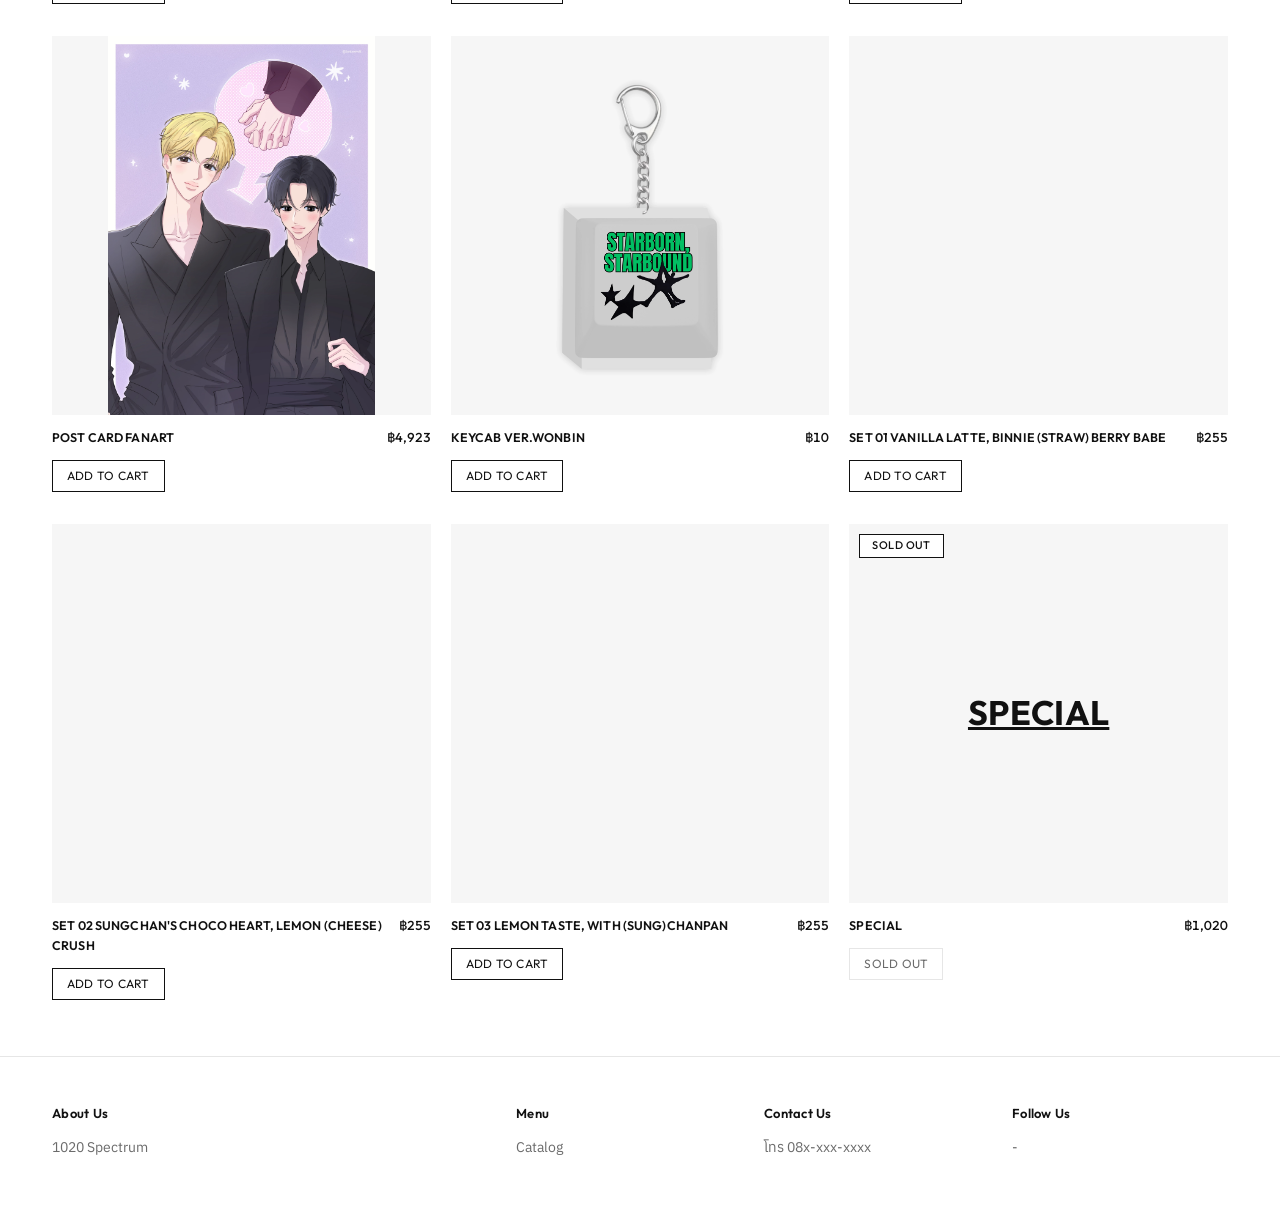
==== commit 6beb7f1b: "เปลี่ยน 8 ภาพเป็นไฟล์ต้นฉบับความละเอียดสูงจาก Drive ID PHOTO ทั้งสอง, PHOTOBOOTS, POST CARD FANART, " ====
--- a/index.html
+++ b/index.html
@@ -15,7 +15,7 @@
   <link rel="preconnect" href="https://fonts.googleapis.com">
   <link rel="preconnect" href="https://fonts.gstatic.com" crossorigin>
   <link href="https://fonts.googleapis.com/css2?family=Anuphan:wght@300;400;500;600;700&family=Outfit:wght@300..700&display=swap" rel="stylesheet">
-  <link rel="stylesheet" href="css/style.css?v=19">
+  <link rel="stylesheet" href="css/style.css?v=21">
 </head>
 <body data-page="home">
 
@@ -56,8 +56,8 @@
 
   <footer id="site-footer" class="site-footer"></footer>
 
-  <script src="js/config.js?v=19"></script>
-  <script src="js/products.js?v=19"></script>
-  <script src="js/app.js?v=19"></script>
+  <script src="js/config.js?v=21"></script>
+  <script src="js/products.js?v=21"></script>
+  <script src="js/app.js?v=21"></script>
 </body>
 </html>
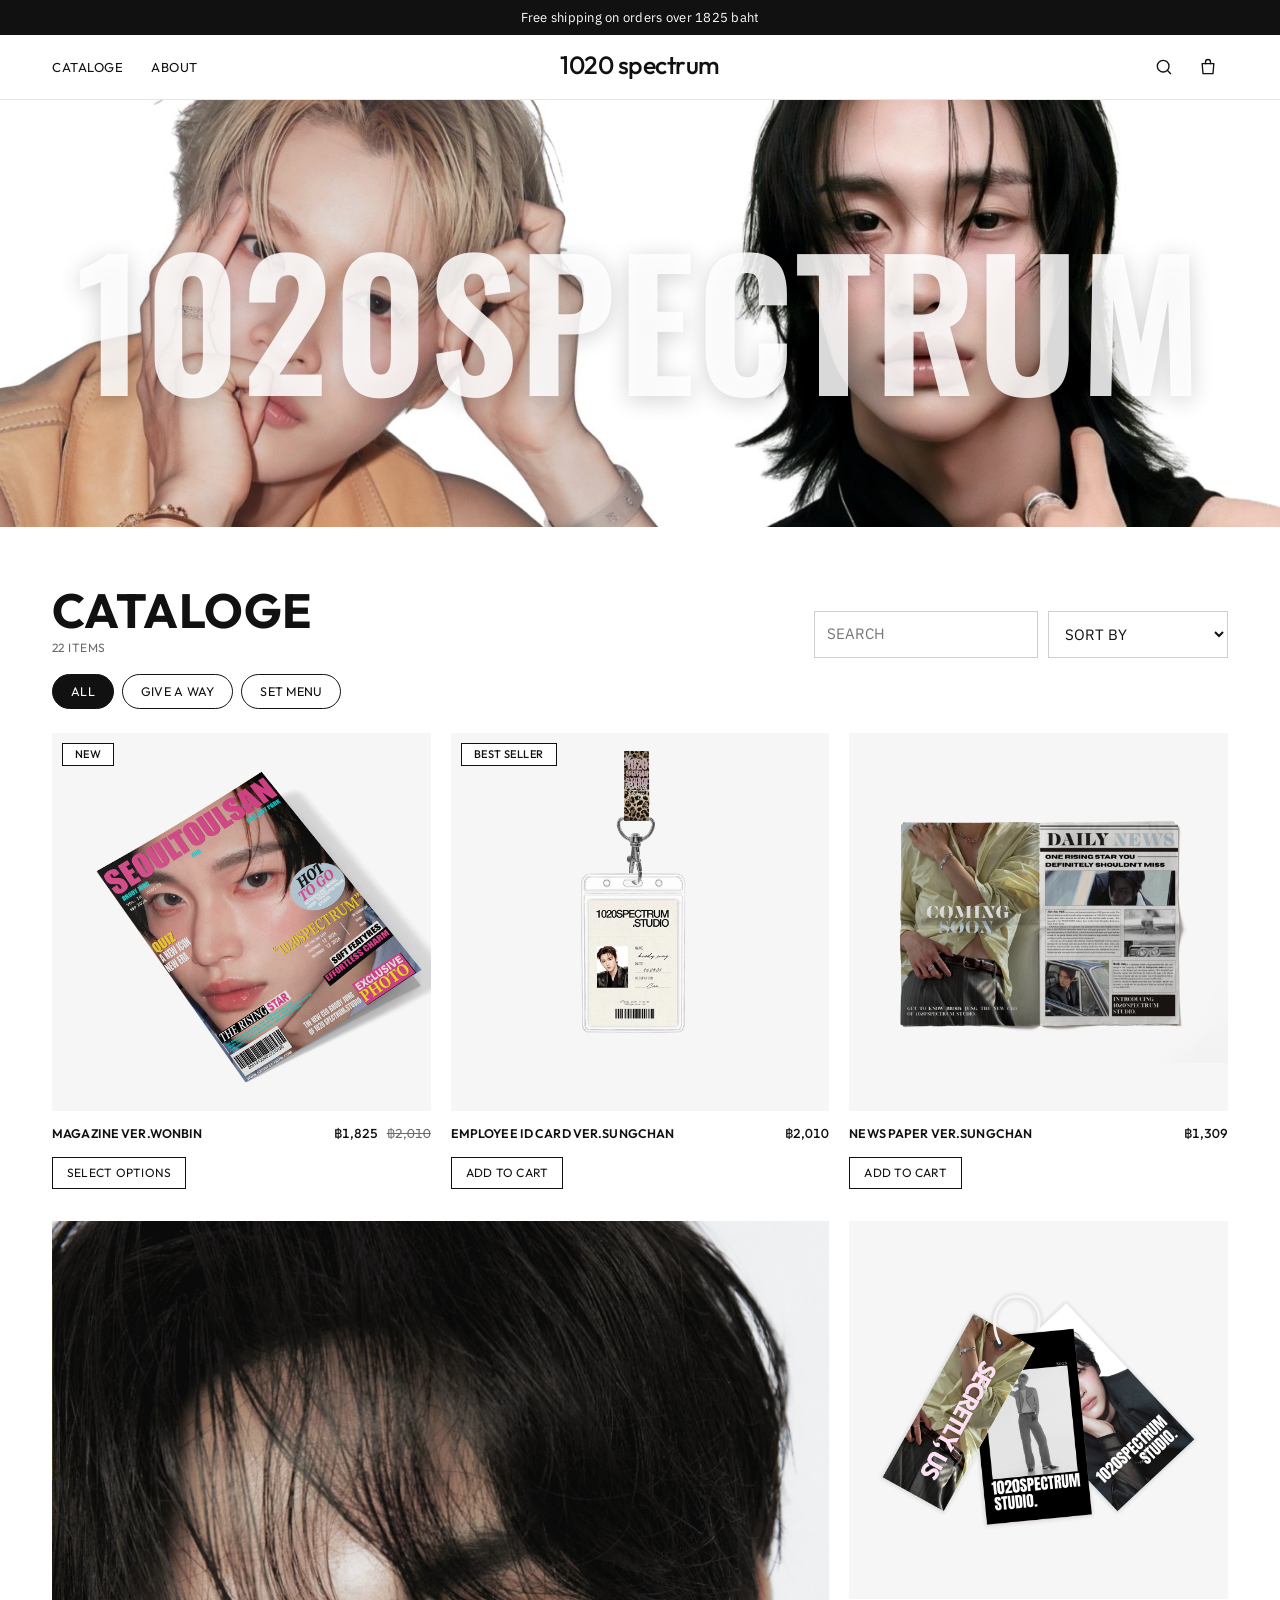
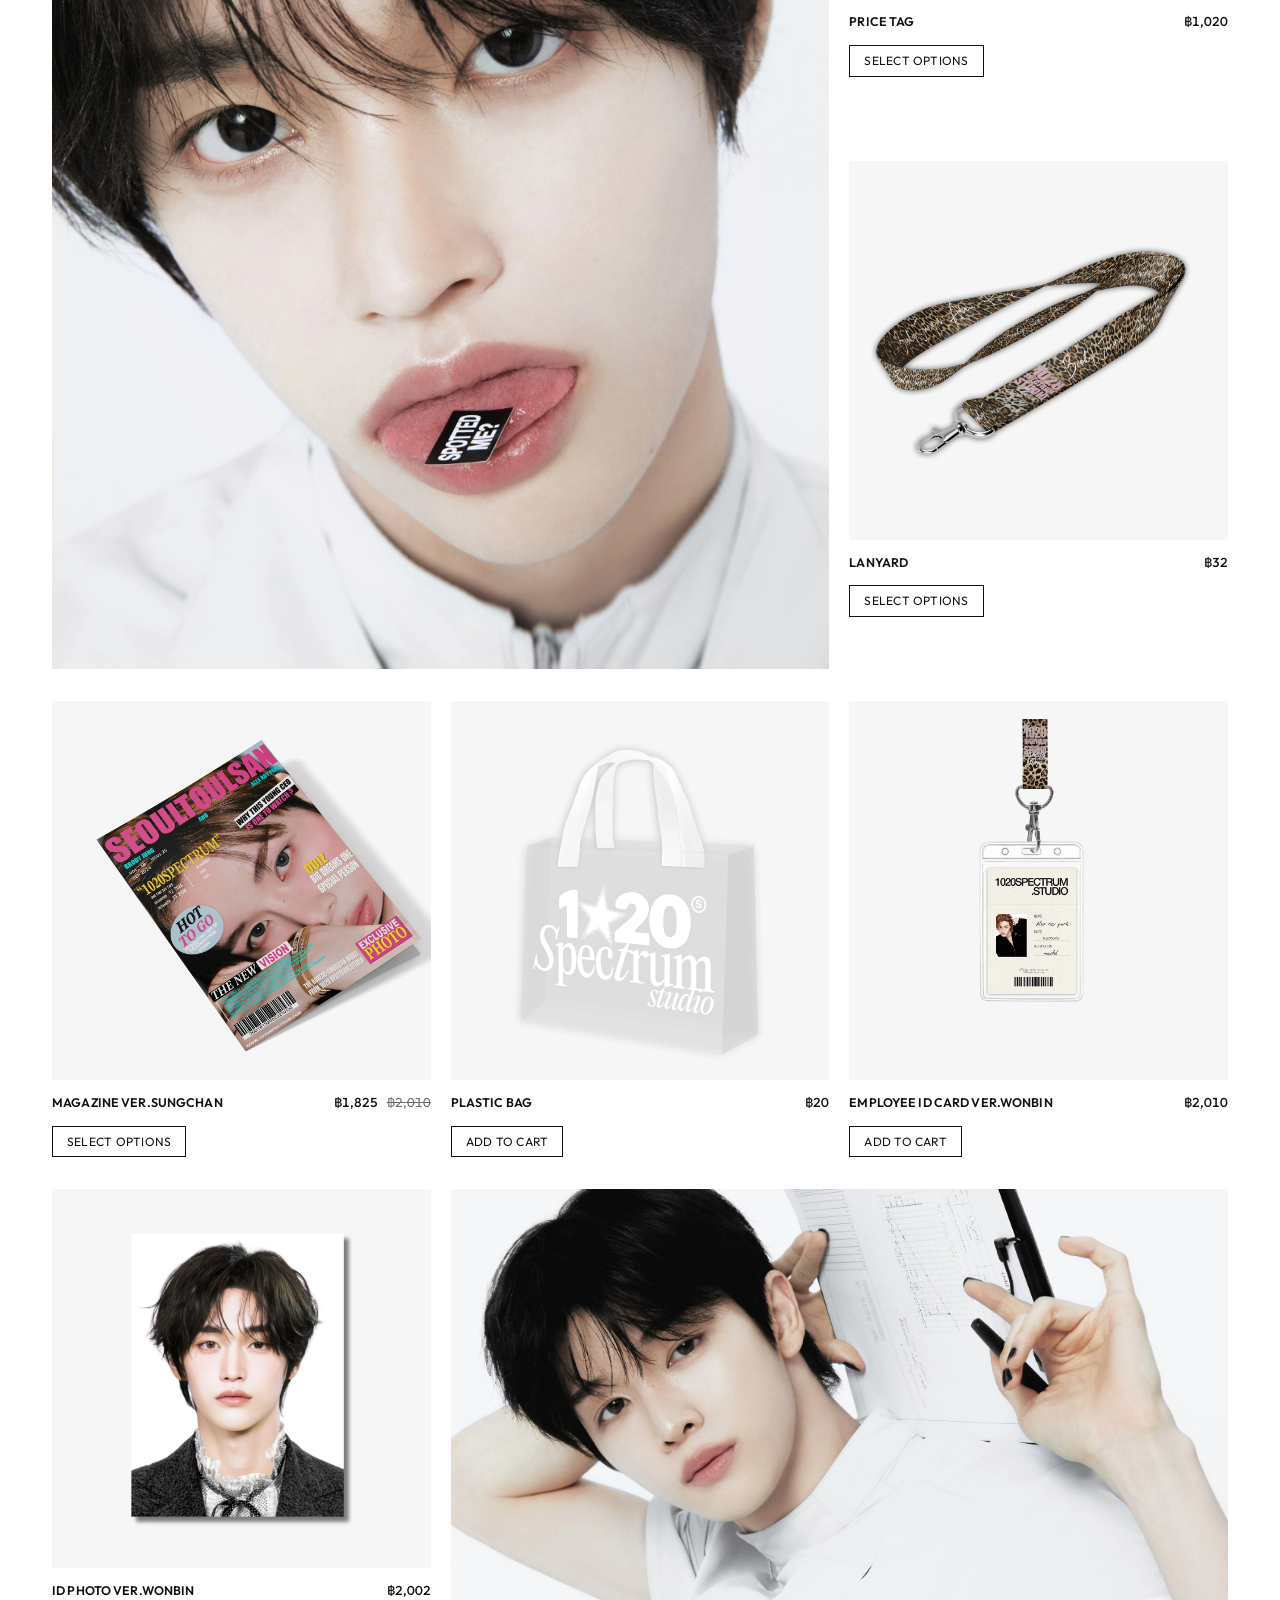
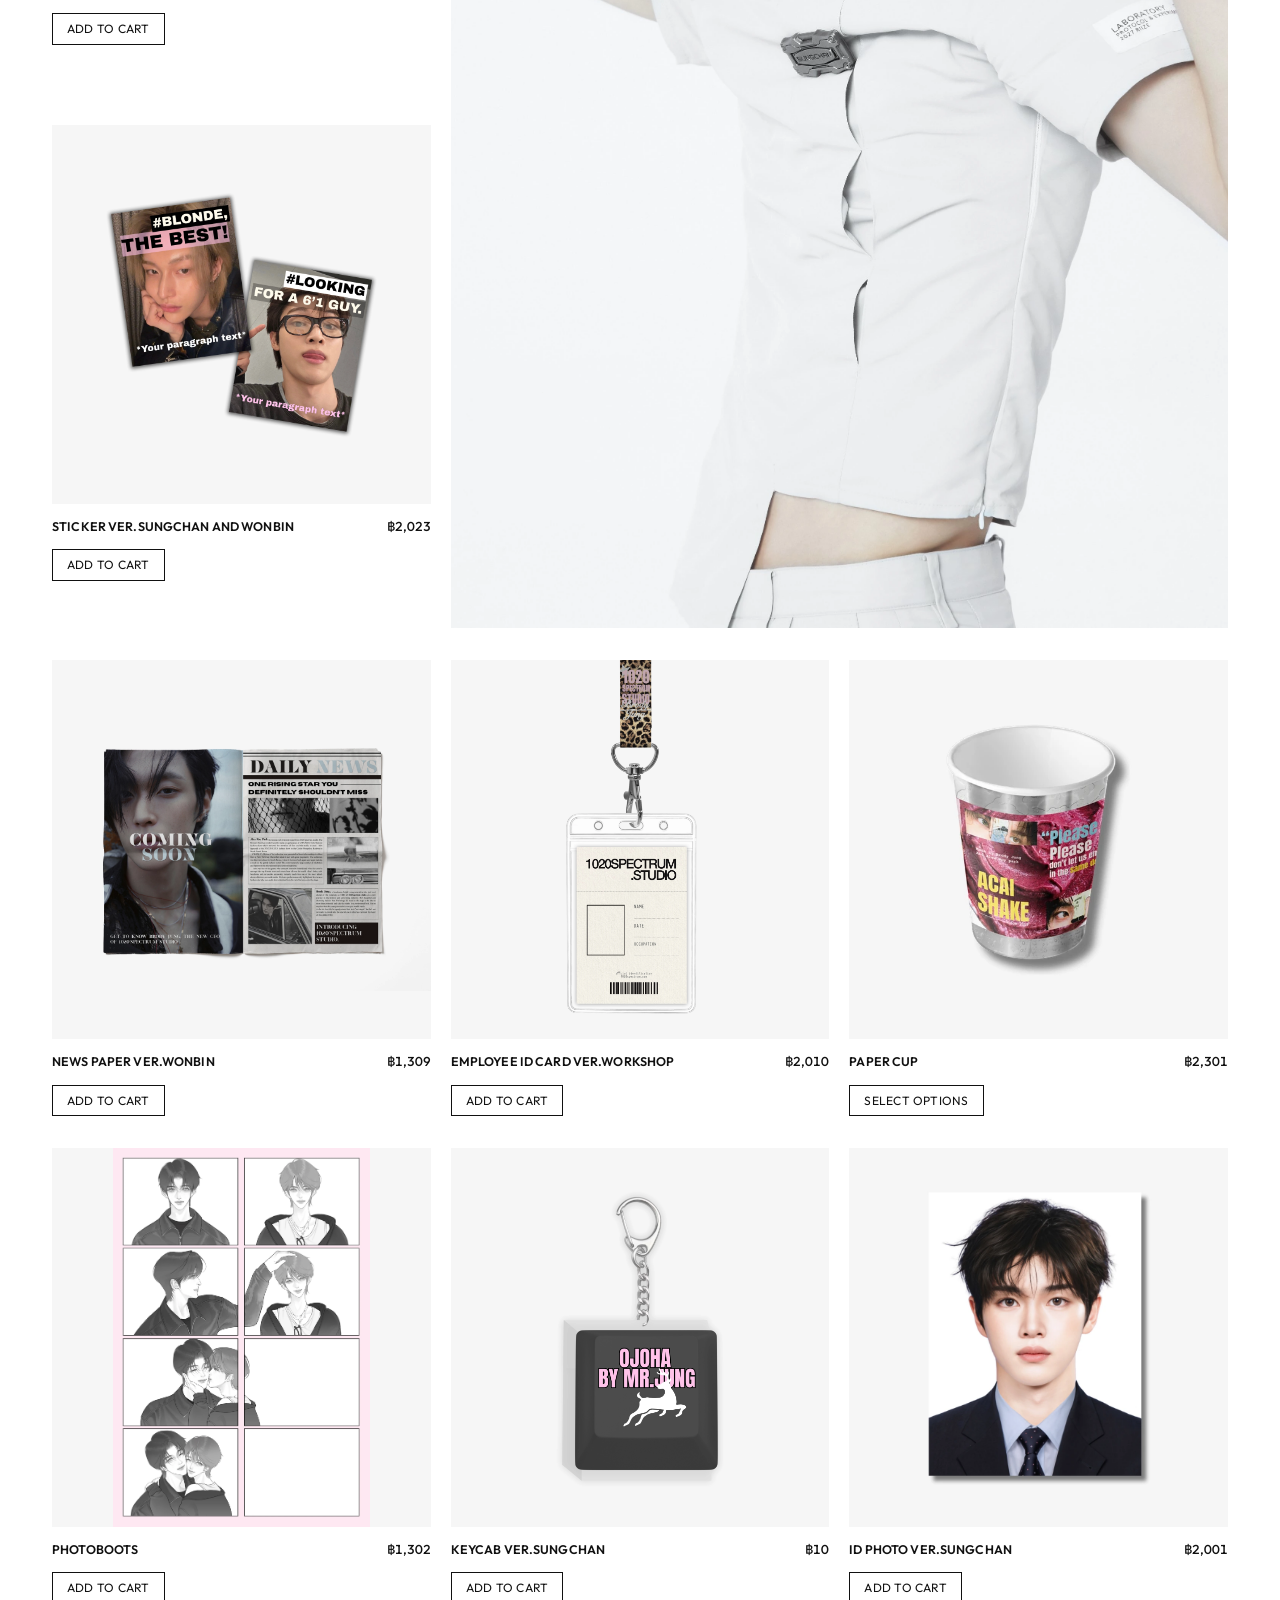
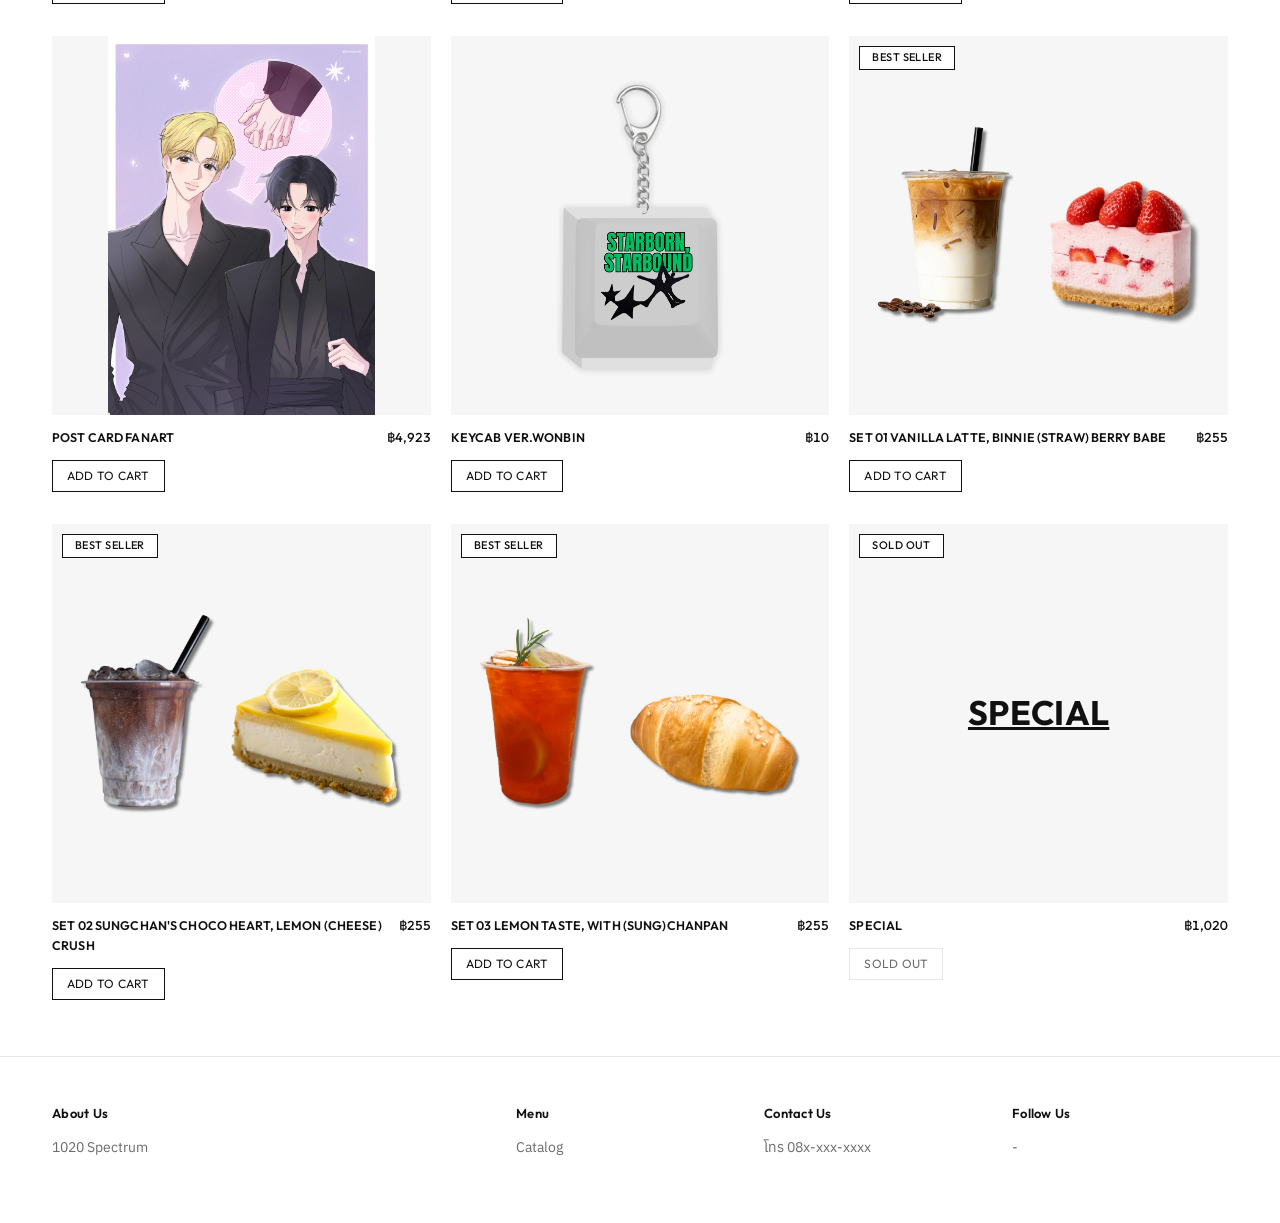
==== commit e23ca292: "แก้ตัวหนังสือ 1020SPECTRUM บนหน้าปกให้ขึ้นครบทุกจอ เปลี่ยนเป็นฟอนต์ Oswald Co-Authored-By: Claude Op" ====
--- a/index.html
+++ b/index.html
@@ -14,8 +14,8 @@
   <meta property="og:description" content="ร้านค้าออนไลน์ 1020 Spectrum เลือกสินค้า ใส่ตะกร้า แล้วสั่งซื้อผ่าน LINE ได้เลย">
   <link rel="preconnect" href="https://fonts.googleapis.com">
   <link rel="preconnect" href="https://fonts.gstatic.com" crossorigin>
-  <link href="https://fonts.googleapis.com/css2?family=Anuphan:wght@300;400;500;600;700&family=Outfit:wght@300..700&display=swap" rel="stylesheet">
-  <link rel="stylesheet" href="css/style.css?v=21">
+  <link href="https://fonts.googleapis.com/css2?family=Anuphan:wght@300;400;500;600;700&family=Outfit:wght@300..700&family=Oswald:wght@500;600&display=swap" rel="stylesheet">
+  <script>document.write('<link rel="stylesheet" href="css/style.css?t='+Date.now()+'">')</script>
 </head>
 <body data-page="home">
 
@@ -56,8 +56,6 @@
 
   <footer id="site-footer" class="site-footer"></footer>
 
-  <script src="js/config.js?v=21"></script>
-  <script src="js/products.js?v=21"></script>
-  <script src="js/app.js?v=21"></script>
+  <script>(function(t){["config","products","app"].forEach(function(n){document.write('<script src="js/'+n+'.js?t='+t+'"><\/script>')})})(Date.now())</script>
 </body>
 </html>
--- a/css/style.css
+++ b/css/style.css
@@ -115,6 +115,8 @@
 .hero-mask text { font-family: var(--font-display); font-weight: 700; font-size: 250px; letter-spacing: 0; fill: #000; }
 .hero-mask .hero-glass { fill: var(--hero-glass); filter: drop-shadow(0 4px 22px rgba(0, 0, 0, .18)); }
 .hero-tint { fill: var(--hero-tint); }
+.hero-word { position: absolute; inset: 0; display: flex; align-items: center; justify-content: center; overflow: hidden; pointer-events: none; }
+.hero-word span { font-family: "Oswald", "Outfit", sans-serif; font-weight: 600; line-height: 1; white-space: nowrap; letter-spacing: .01em; color: var(--hero-glass); text-shadow: 0 4px 22px rgba(0, 0, 0, .18); font-size: 12vw; transform: translateY(2%); }
 .hero-below { display: block; min-height: 0; background: #fff; }
 .hero-below picture, .hero-below .hero-img { position: static; display: block; width: 100%; height: auto; }
 .hero-below .hero-img { aspect-ratio: 3 / 1; object-fit: cover; }
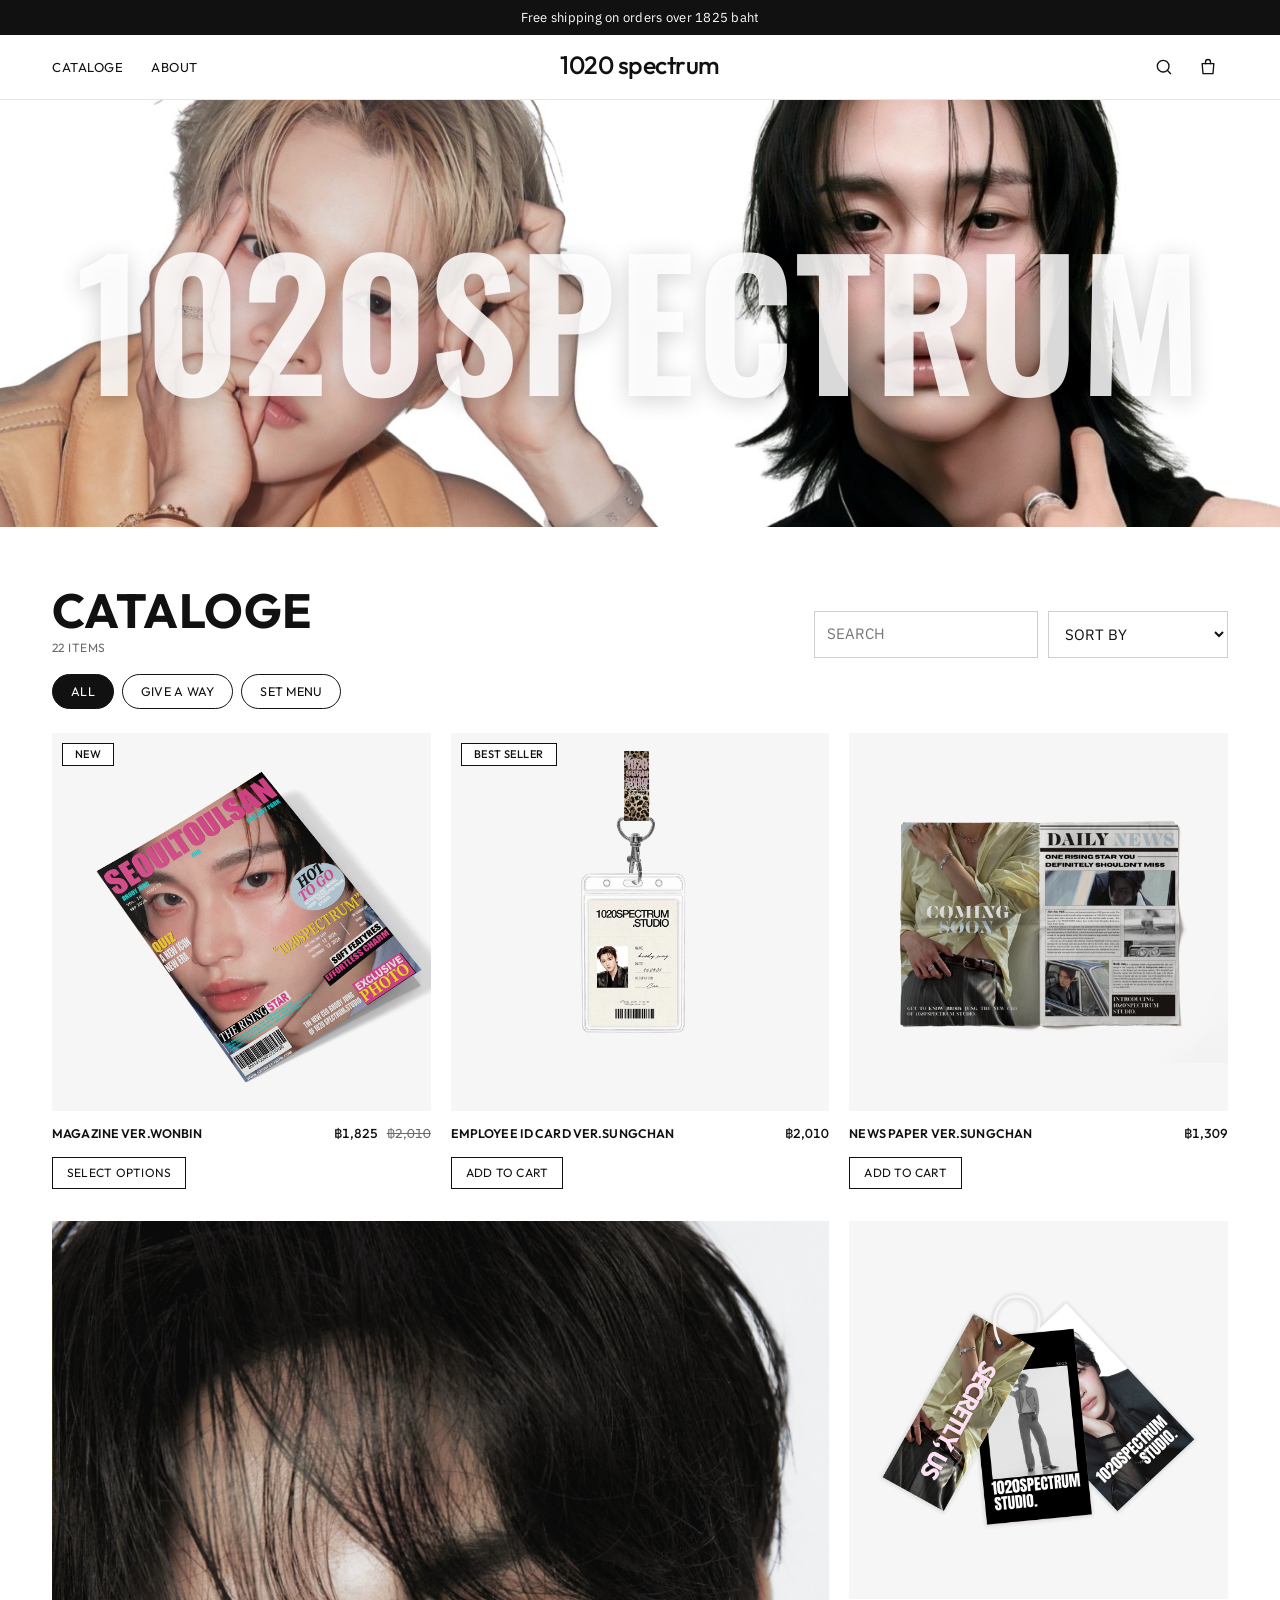
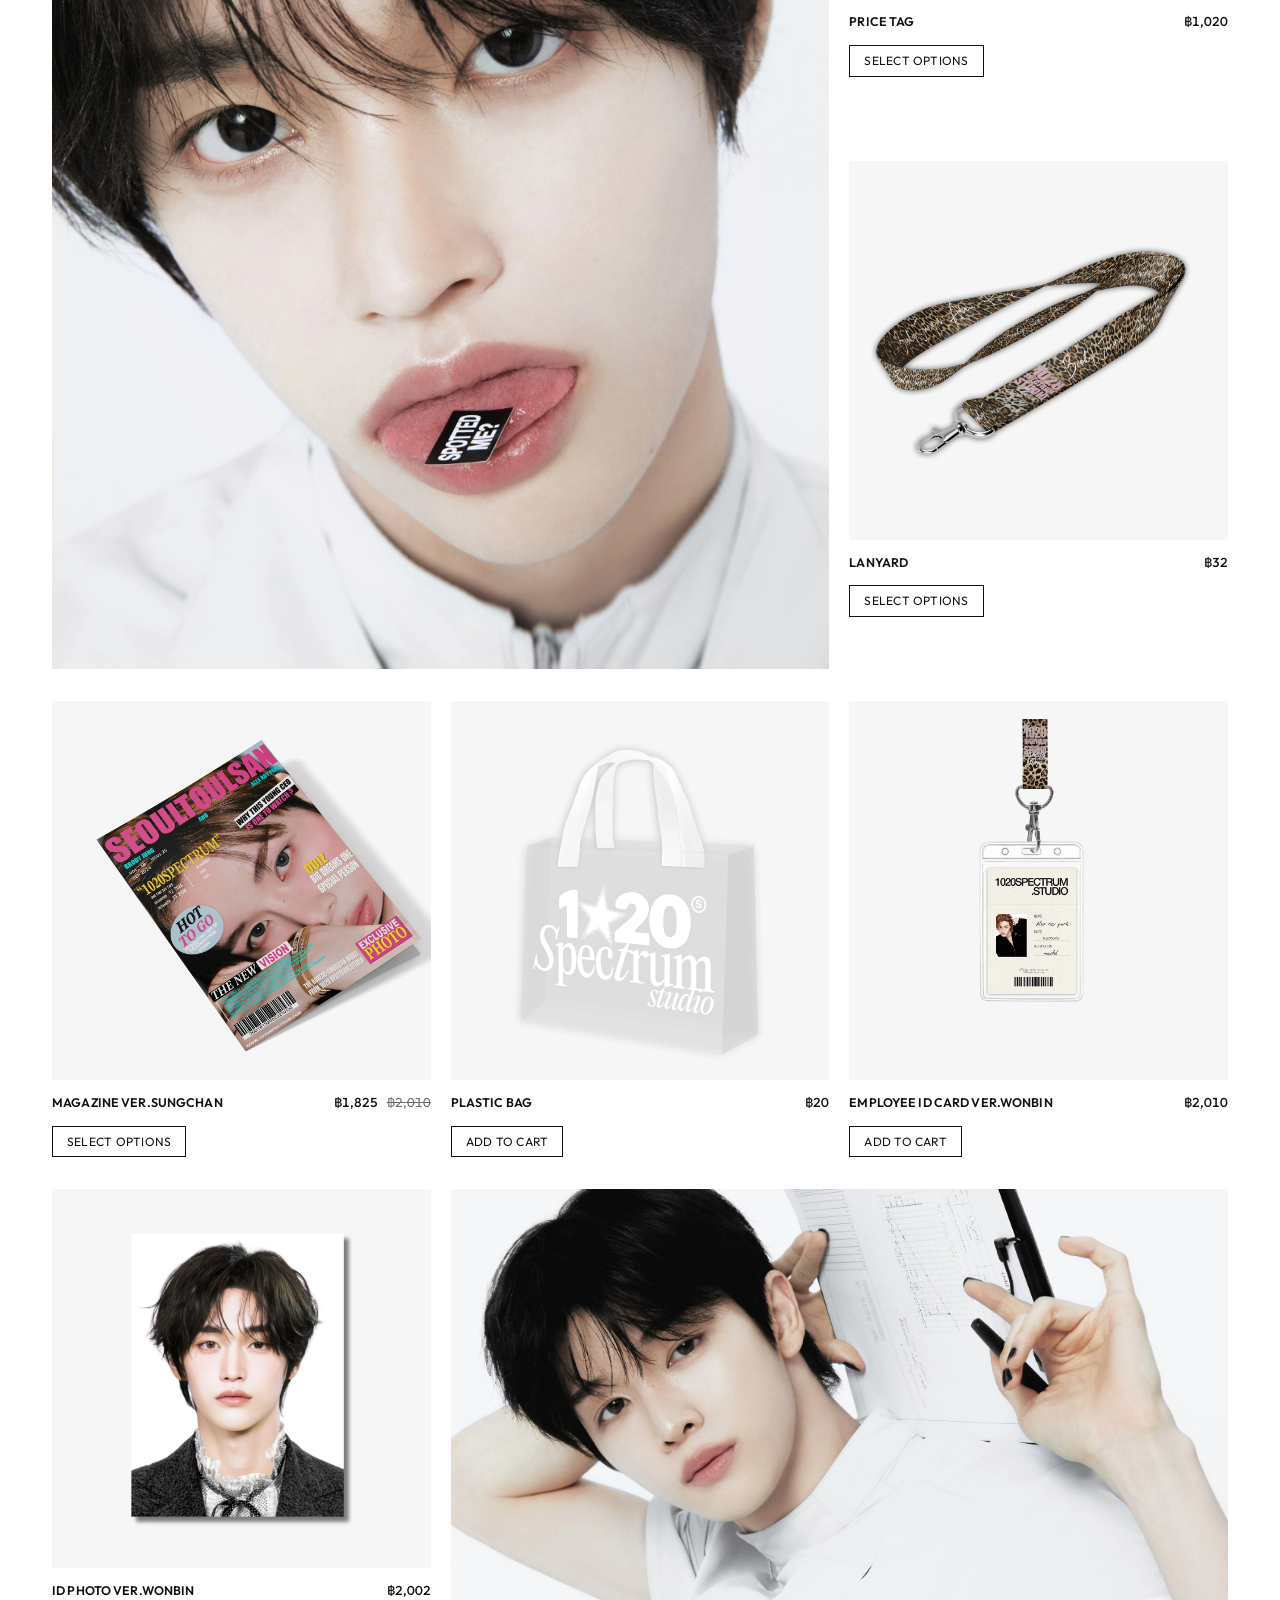
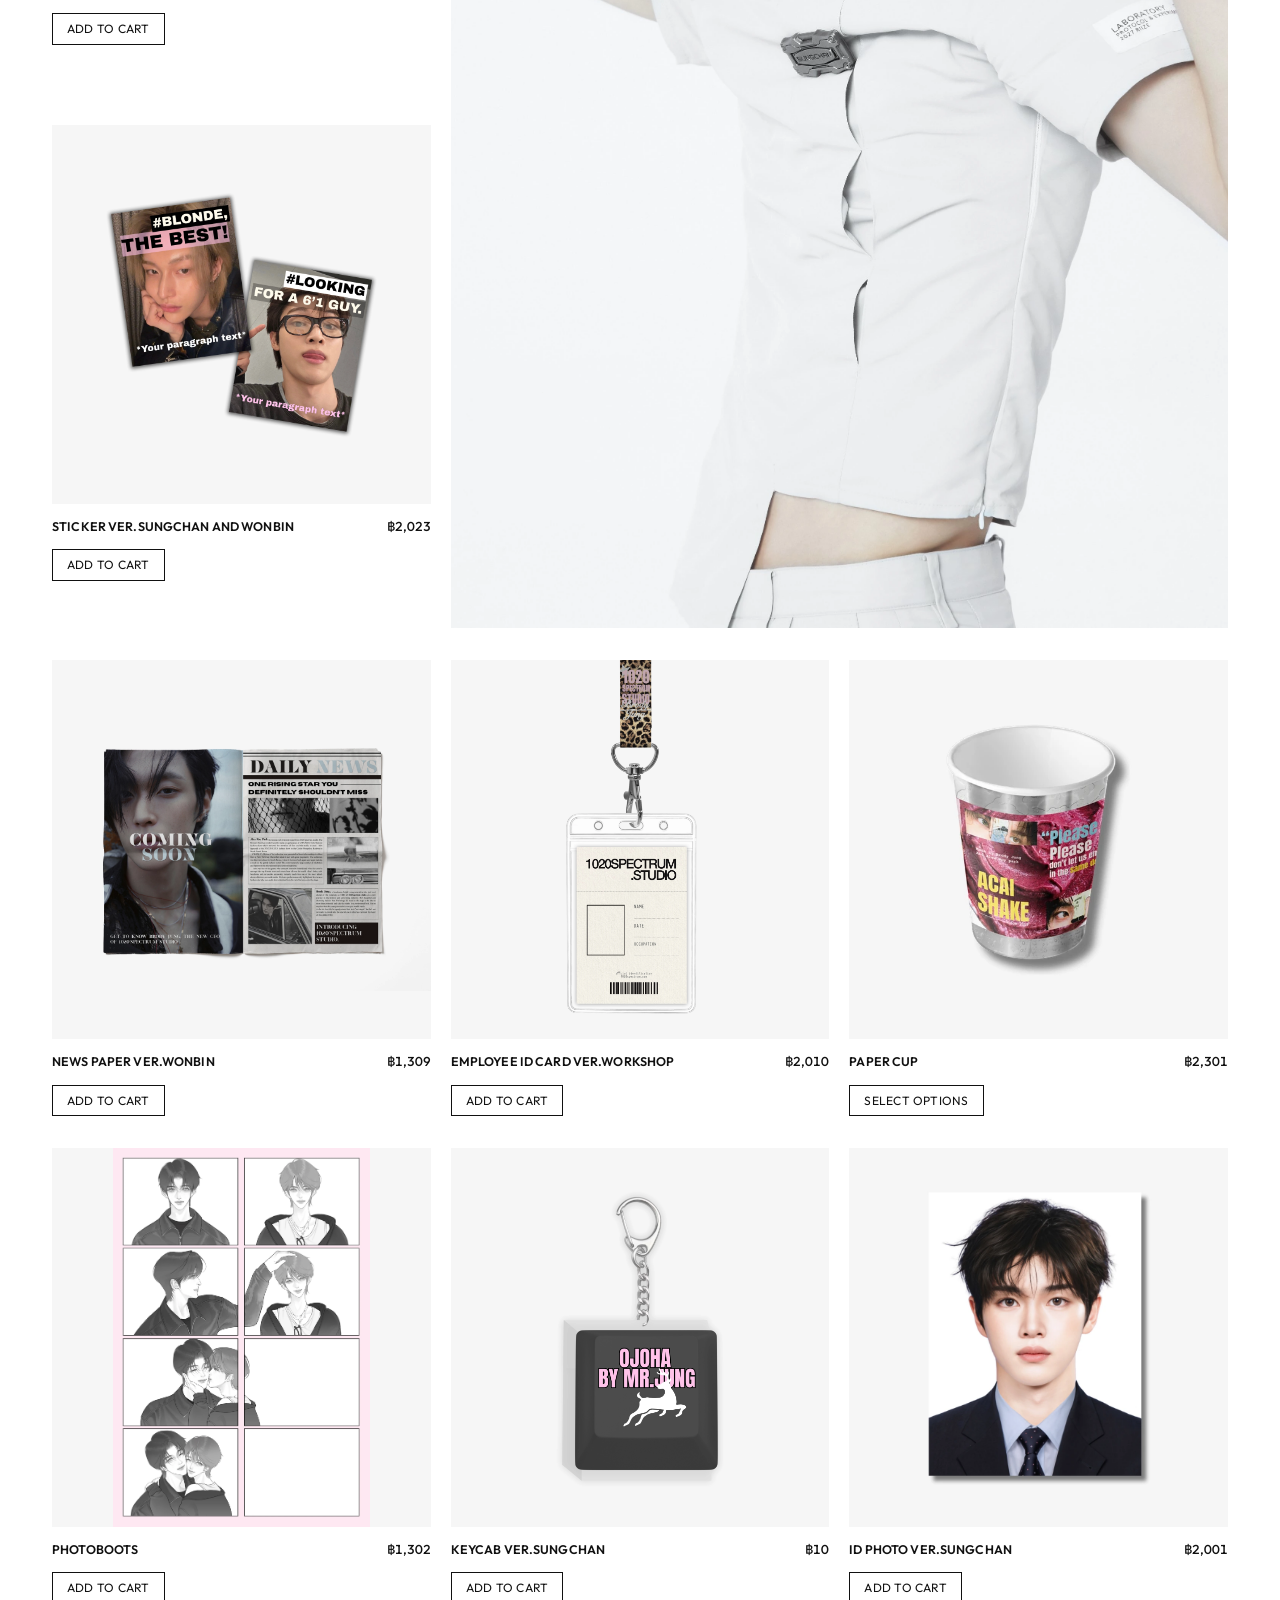
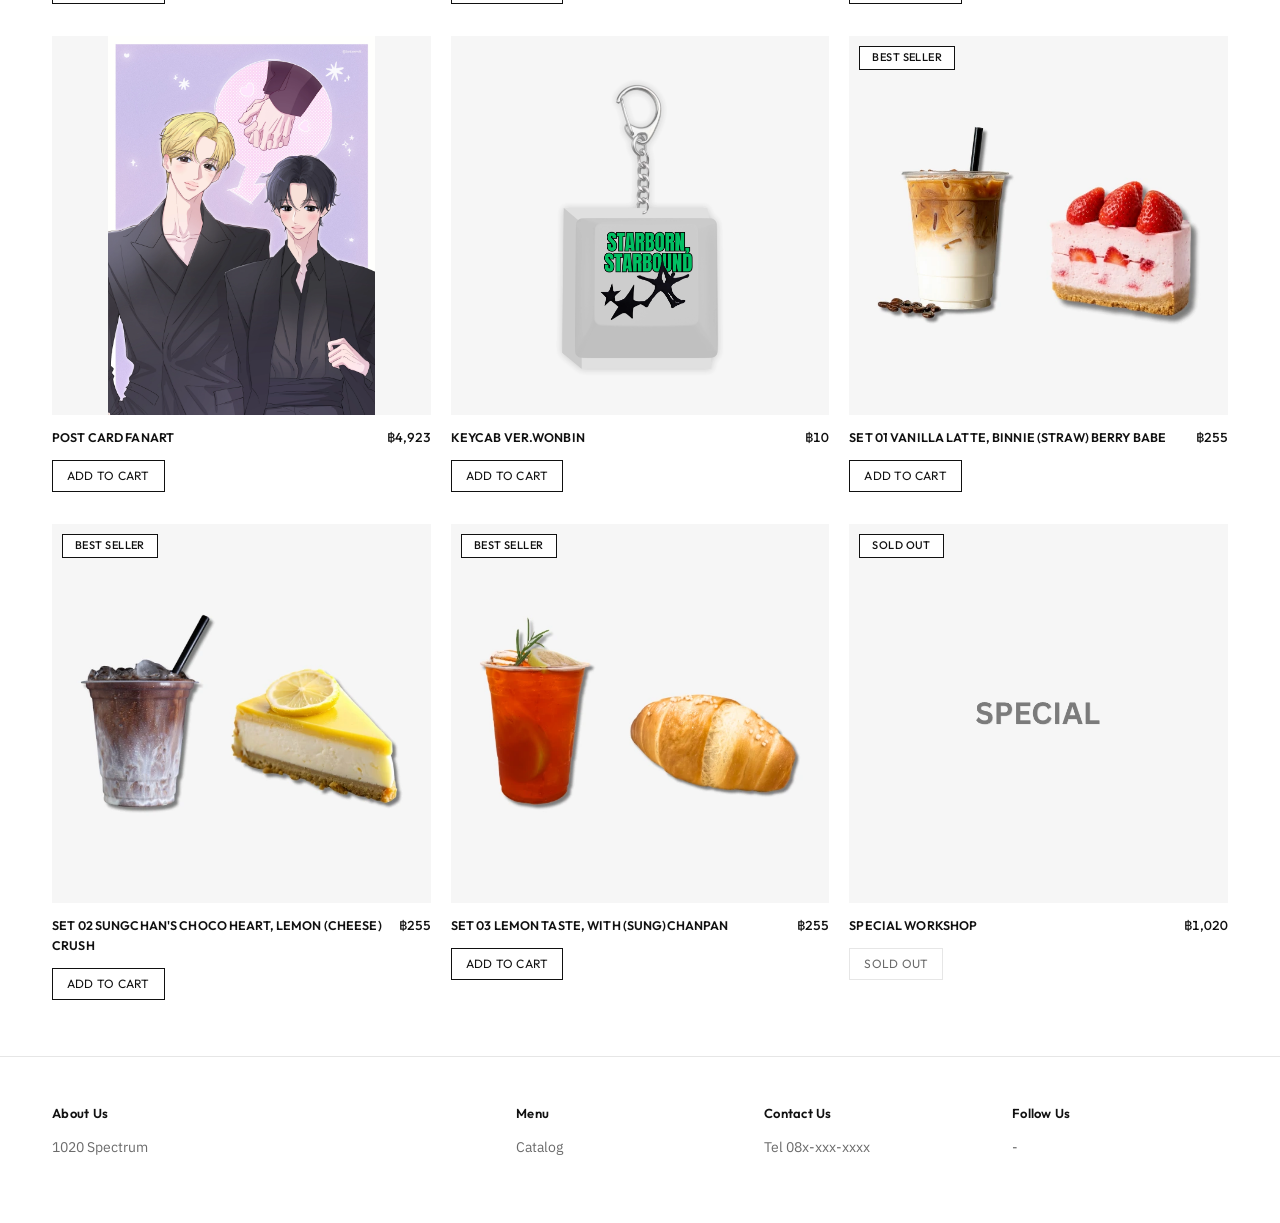
==== commit 92240080: "เปลี่ยนเว็บทั้งหมดเป็นภาษาอังกฤษ และเปลี่ยน SPECIAL เป็น SPECIAL WORKSHOP พร้อมรูป Co-Authored-By: C" ====
--- a/index.html
+++ b/index.html
@@ -1,17 +1,18 @@
 <!doctype html>
-<html lang="th">
+<html lang="en">
 <head>
   <meta charset="utf-8">
   <meta name="viewport" content="width=device-width, initial-scale=1">
   <title>1020 Spectrum</title>
-  <meta name="description" content="ร้านค้าออนไลน์ 1020 Spectrum เลือกสินค้า ใส่ตะกร้า แล้วสั่งซื้อผ่าน LINE ได้เลย">
+  <meta name="description" content="1020 Spectrum online shop. Choose items, add to cart and order via LINE.">
   <meta property="og:type" content="website">
+  <meta property="og:url" content="https://www.1020spectrum.com/">
   <meta property="og:site_name" content="1020 Spectrum">
   <meta property="og:title" content="1020 Spectrum">
-  <meta property="og:image" content="https://momijiz.github.io/SHOP/images/hero.jpg">
+  <meta property="og:image" content="https://www.1020spectrum.com/images/hero.jpg">
   <meta property="og:image:width" content="1500">
   <meta property="og:image:height" content="500">
-  <meta property="og:description" content="ร้านค้าออนไลน์ 1020 Spectrum เลือกสินค้า ใส่ตะกร้า แล้วสั่งซื้อผ่าน LINE ได้เลย">
+  <meta property="og:description" content="1020 Spectrum online shop. Choose items, add to cart and order via LINE.">
   <link rel="preconnect" href="https://fonts.googleapis.com">
   <link rel="preconnect" href="https://fonts.gstatic.com" crossorigin>
   <link href="https://fonts.googleapis.com/css2?family=Anuphan:wght@300;400;500;600;700&family=Outfit:wght@300..700&family=Oswald:wght@500;600&display=swap" rel="stylesheet">
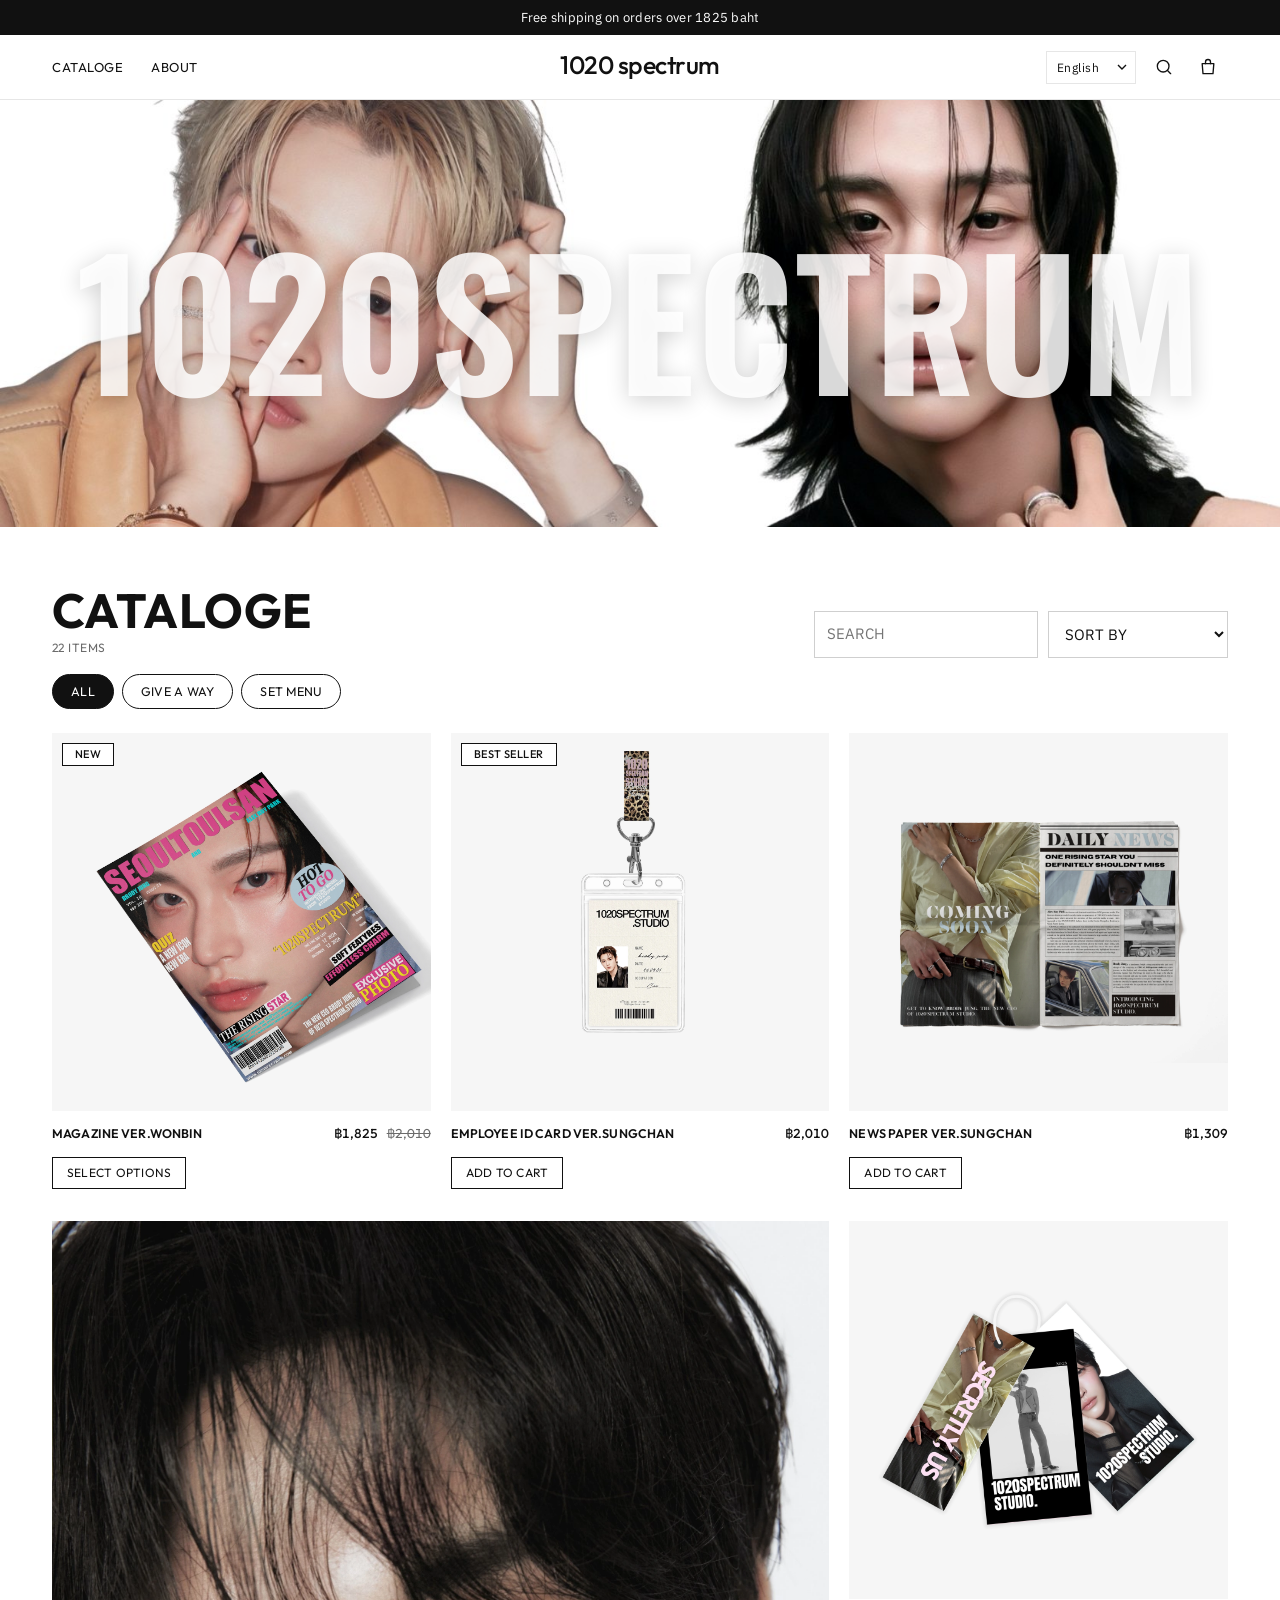
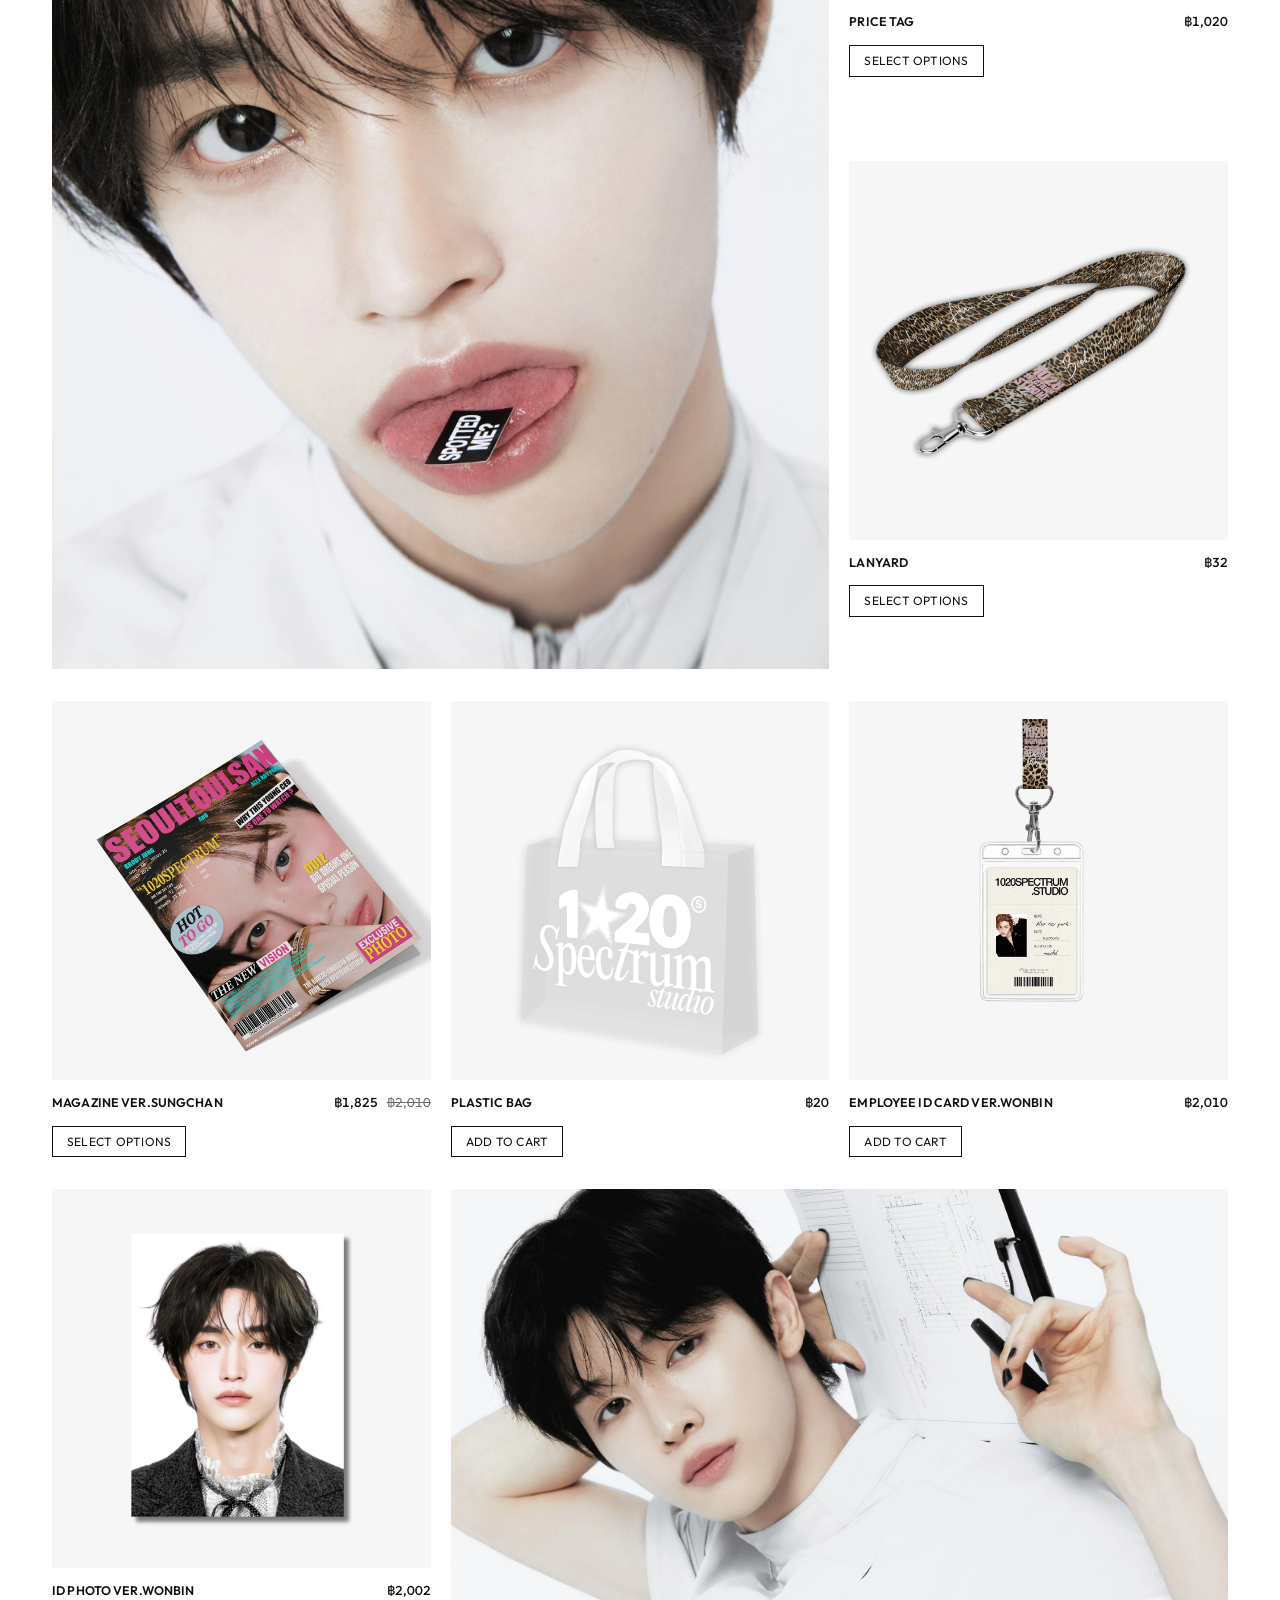
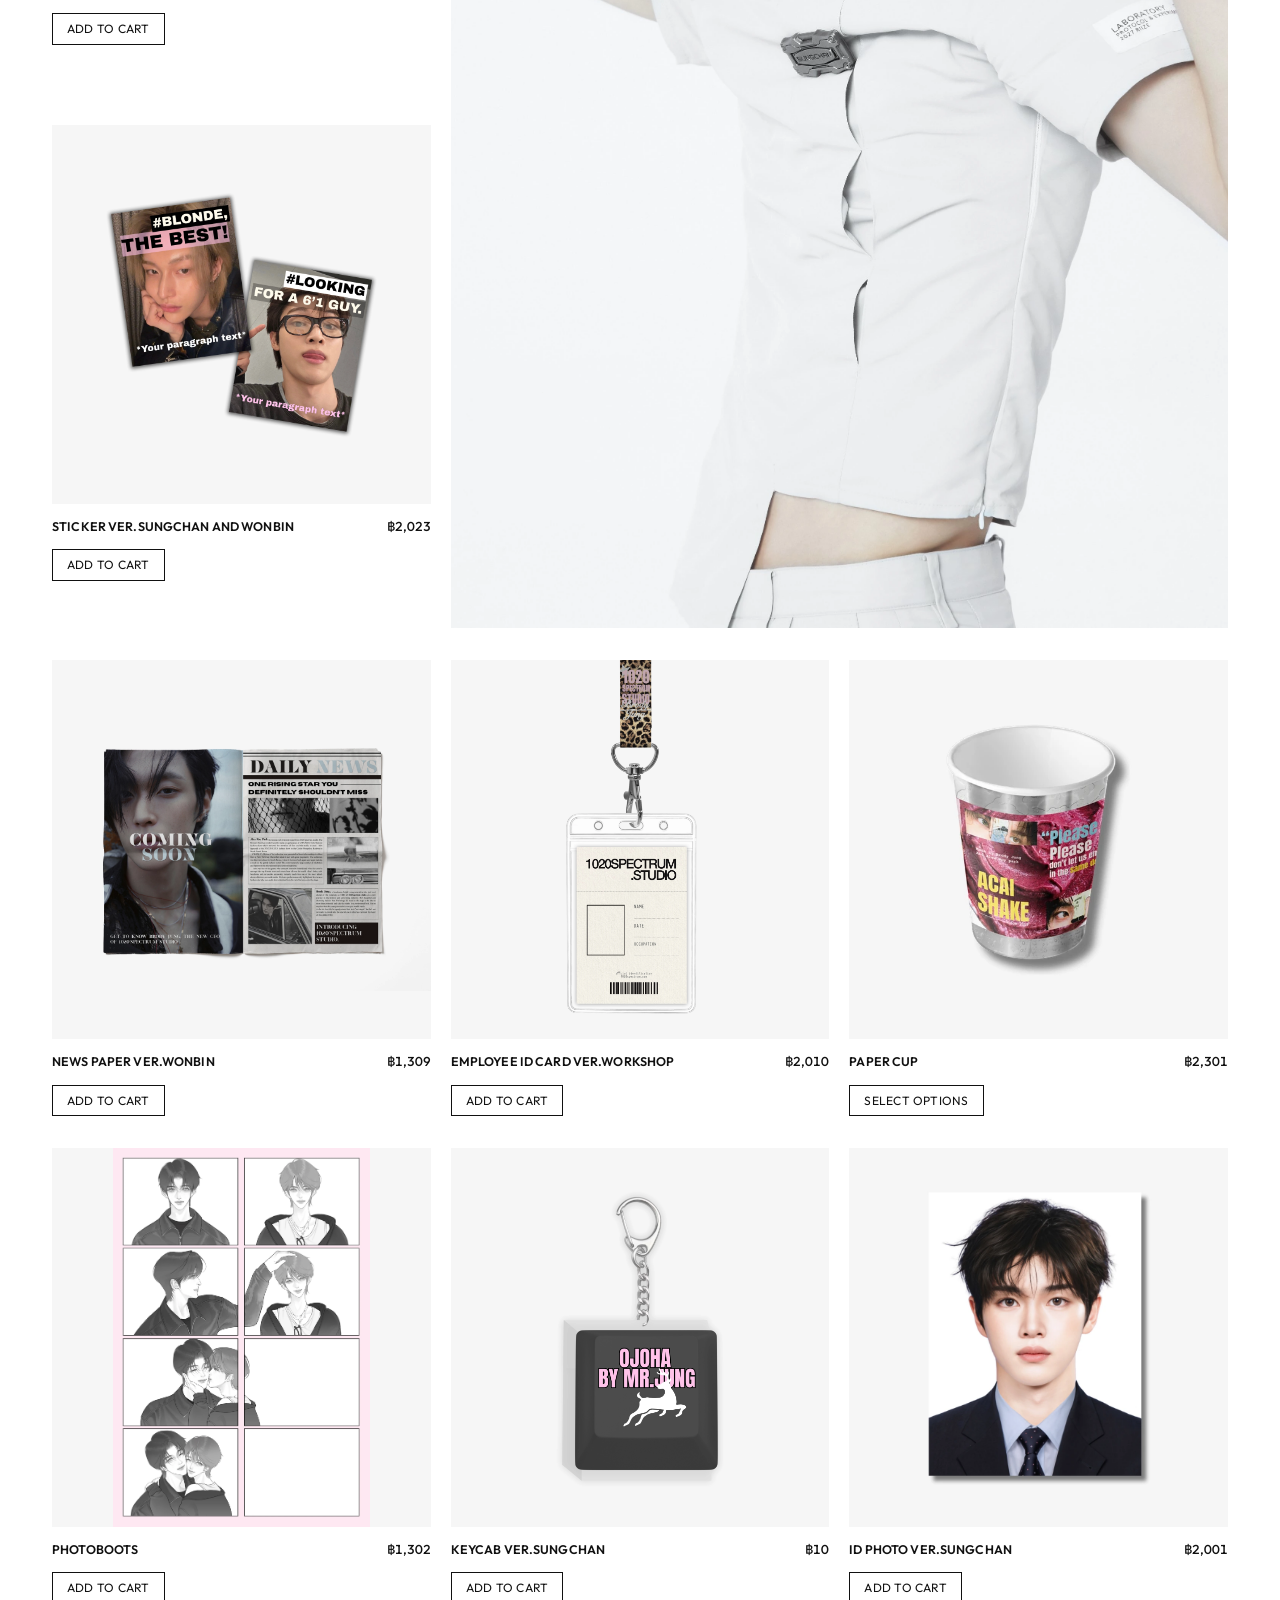
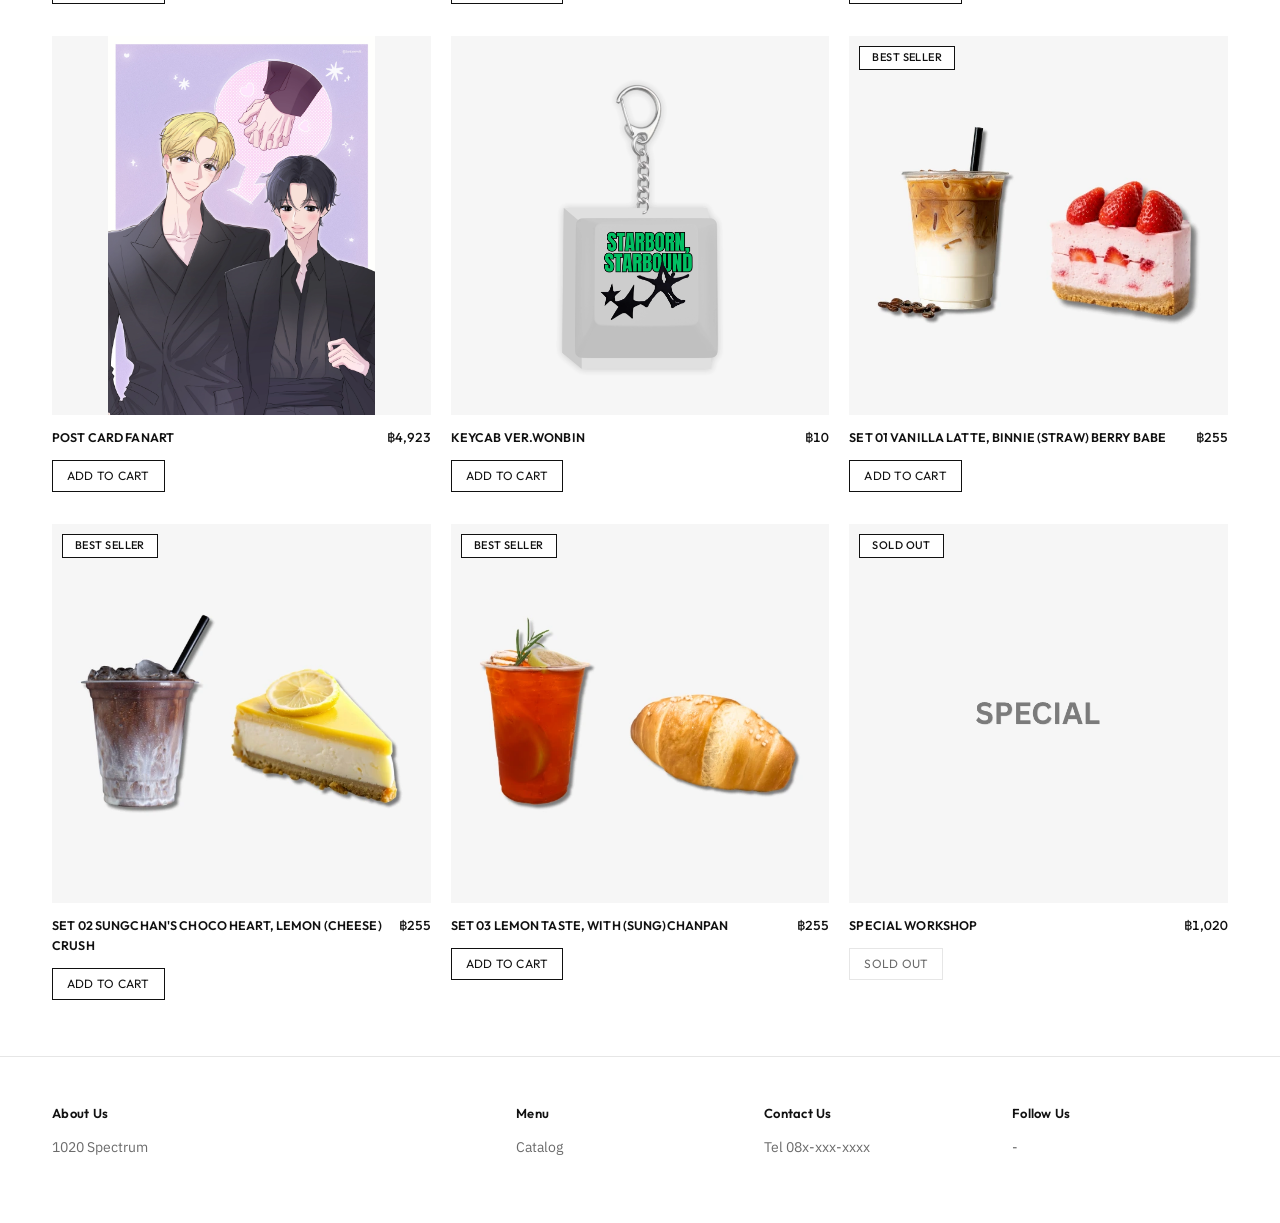
==== commit 4b793134: "เพิ่มตัวเลือกเปลี่ยนภาษา 7 ภาษา (ค่าเริ่มต้นภาษาอังกฤษ) English, ไทย, 中文, Español, Français, Русский" ====
--- a/index.html
+++ b/index.html
@@ -33,17 +33,17 @@
       <div class="container">
         <div class="catalog-head">
           <div>
-            <h2 id="catalog-title" class="catalog-title">CATALOGE</h2>
+            <h2 id="catalog-title" class="catalog-title" data-i18n="catalog_title">CATALOGE</h2>
             <div id="catalog-count" class="catalog-count"></div>
           </div>
           <div class="catalog-tools">
-            <input id="search" class="input" type="search" placeholder="SEARCH" aria-label="Search">
+            <input id="search" class="input" type="search" placeholder="SEARCH" data-i18n-ph="search" aria-label="Search">
             <select id="sort" class="input" aria-label="Sort by">
-              <option value="">SORT BY</option>
-              <option value="low">price [low-high]</option>
-              <option value="newest">Newest</option>
-              <option value="top">Top Sellers</option>
-              <option value="high">Price [high-low]</option>
+              <option value="" data-i18n="sort_by">SORT BY</option>
+              <option value="low" data-i18n="sort_low">price [low-high]</option>
+              <option value="newest" data-i18n="sort_newest">Newest</option>
+              <option value="top" data-i18n="sort_top">Top Sellers</option>
+              <option value="high" data-i18n="sort_high">Price [high-low]</option>
             </select>
           </div>
         </div>
@@ -57,6 +57,6 @@
 
   <footer id="site-footer" class="site-footer"></footer>
 
-  <script>(function(t){["config","products","app"].forEach(function(n){document.write('<script src="js/'+n+'.js?t='+t+'"><\/script>')})})(Date.now())</script>
+  <script>(function(t){["config","products","i18n","app"].forEach(function(n){document.write('<script src="js/'+n+'.js?t='+t+'"><\/script>')})})(Date.now())</script>
 </body>
 </html>
--- a/css/style.css
+++ b/css/style.css
@@ -334,3 +334,17 @@
   .card-top { flex-direction: column; gap: 0; }
   .card-name, .card-price { font-size: 14px; }
 }
+
+/* language switcher */
+.header-icons { align-items: center; }
+.lang-select { appearance: none; -webkit-appearance: none; border: 1px solid var(--line, #ddd); background: #fff url("data:image/svg+xml,%3Csvg xmlns='http://www.w3.org/2000/svg' width='10' height='6'%3E%3Cpath d='M1 1l4 4 4-4' fill='none' stroke='%23111' stroke-width='1.4'/%3E%3C/svg%3E") no-repeat right 8px center; padding: 6px 24px 6px 10px; font: inherit; font-size: 12px; letter-spacing: .04em; color: var(--ink, #111); border-radius: 0; cursor: pointer; margin-inline-end: 4px; }
+[dir="rtl"] .lang-select { background-position: left 8px center; padding: 6px 10px 6px 24px; }
+.logo-text, .card-name, .info-title, .hero-word { unicode-bidi: isolate; direction: ltr; }
+
+.nav-lang { display: none; }
+@media (max-width: 700px) {
+  .header-icons .lang-select { display: none; }
+  .nav-lang { display: block; padding: 12px var(--gutter); border-top: 1px solid var(--line); }
+  .nav-lang .lang-select { width: 100%; font-size: 14px; padding: 10px 28px 10px 12px; margin: 0; }
+  [dir="rtl"] .nav-lang .lang-select { padding: 10px 12px 10px 28px; }
+}
